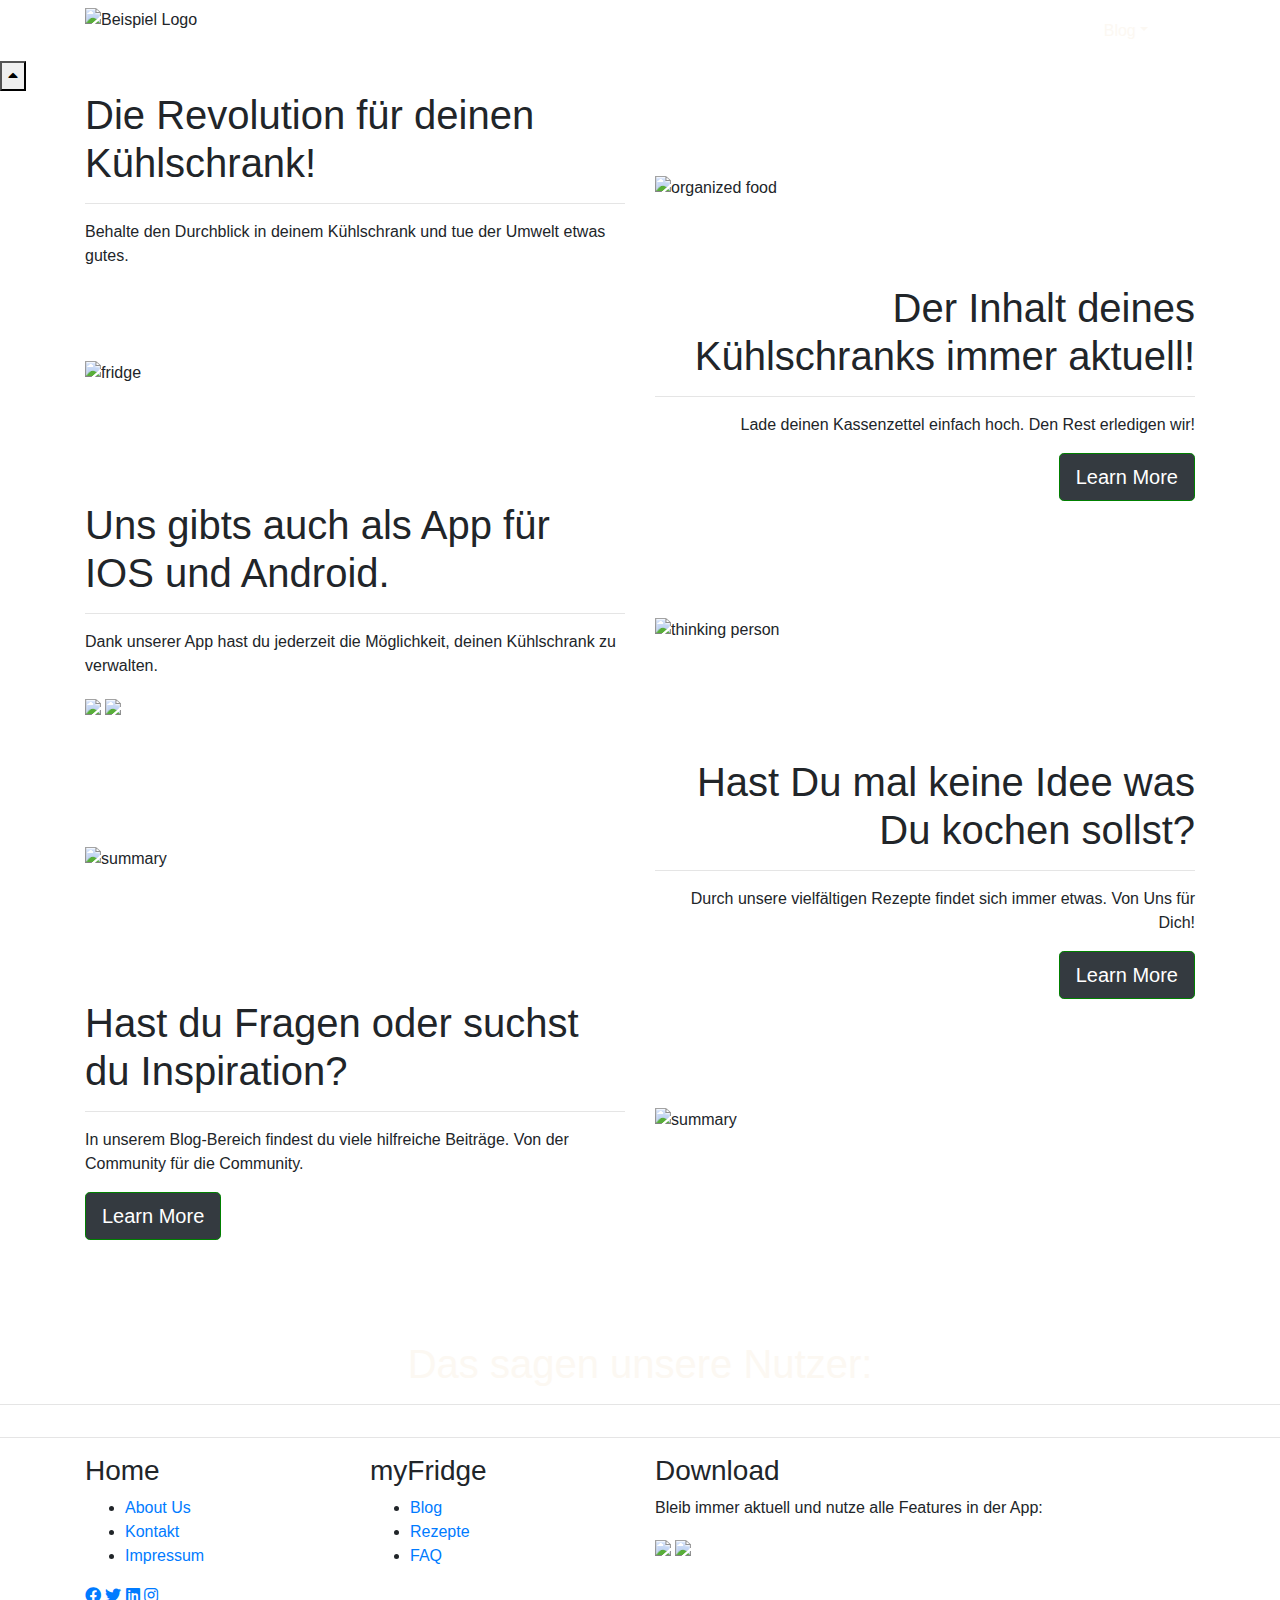
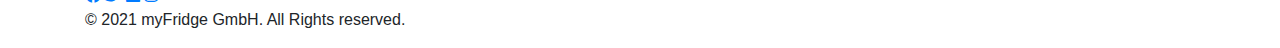
==== index.html @ eda0baca "Create index.html" ====
<!DOCTYPE html>
<html>

<head>
	<meta charset="utf-8">
	<meta name="viewport" content="width=device-width, initial-scale=1.0">
	<title>Home</title>
	<link rel="stylesheet" href="https://cdnjs.cloudflare.com/ajax/libs/twitter-bootstrap/4.1.3/css/bootstrap.min.css">
	<link rel="stylesheet" href="https://cdnjs.cloudflare.com/ajax/libs/font-awesome/4.7.0/css/font-awesome.min.css">
	<link rel="stylesheet" href="https://cdnjs.cloudflare.com/ajax/libs/font-awesome/5.15.1/css/all.min.css">
	<link rel="stylesheet" href="/style_main.css">
	<link rel="stylesheet" href="/style_home.css">
  <link rel="canonical" href="https://getbootstrap.com/docs/4.0/examples/floating-labels/">
</head>

<body>
	<!-- Header -->
	<div>
		<div class="header-blue">
			<nav class="navbar navbar-dark navbar-expand-md navigation-clean-search">
				<div class="container">
					<img src="/Bilder/fridge.png" alt="Beispiel Logo" style ="height: 45px; margin-right:15px;">
                 <a class="navbar-brand" href="/index.html">myFridge</a><button class="navbar-toggler" data-toggle="collapse" data-target="#navcol-1"><span class="sr-only">Toggle navigation</span><span class="navbar-toggler-icon"></span></button>
                    <div class="collapse navbar-collapse"
                        id="navcol-1"> 
                       <form class="form-inline mr-auto" target="_self">
                        </form>
                        
                        <ul class="nav navbar-nav">
                           <span class="navbar-text"> <a href="#" class="login" >Rezepte</a></span>
                            <li class="dropdown"><a class="dropdown-toggle nav-link dropdown-toggle" data-toggle="dropdown" aria-expanded="false" href="#" style="margin-left:25px; margin-right: 0px; color: #FCF8F2;outline:none;" >Blog</a>
                                <div class="dropdown-menu" role="menu"><a class="dropdown-item" role="presentation" href="#">FAQ</a><a class="dropdown-item" role="presentation" href="#">Second Item</a><a class="dropdown-item" role="presentation" href="#">Third Item</a></div>
                            </li>
                           
                            
                       </ul>
                       <span class="navbar-text"> <a href="#" class="login" data-toggle="modal" data-target="#loginModal">Login</a></span>
                       <!--
                       <span class="navbar-text"> <a href="#" class="login" type="button " data-toggle="modal" data-target="#loginModal" >Login</a></span>
                       -->
                        <!--<button class="btn btn-light action-button" type="button" data-toggle="modal" data-target="#loginModal">Login</button>
                         <a class="btn btn-light action-button" role="button" href="#">Log In</a></div> -->
                        
                     </div> 
                </div>
            </nav> 
        <!-- <hr class="header">-->
      </div>
    </div>
    <!-- Header Ende -->

    <!-- To Top Button -->
    <button onclick="topFunction()" id="myBtn" title="Go to top"><i class="fas fa-caret-up"></i></button>
    <!-- End Button to top -->

    <!-- Homepage -->
    <section class="content">
          <div class="box_style">
            <div class="container hero">
                <div class="row align-items-center">
                    <!-- <div class="col-12 col-lg-6 col-xl-5 offset-xl-1"> -->
                    <div class="col-lg-6 first">
                        <h1>Die Revolution für deinen Kühlschrank!</h1>
                        <hr class="textbox">
                        <p>Behalte den Durchblick in deinem Kühlschrank und tue der Umwelt etwas gutes. </p>
                    </div>

                    <div class="col-lg-6 second">
                        <img src="/Bilder/Home/f1.png" alt="organized food" class="box_img">
                        
                    </div>
                </div>
              </div>
            </div>
            <div class="box_style">
              <div class="container hero">
                  <div class="row align-items-center">
                    <div class="col-lg-6 first">
                        <img src="/Bilder/Home/f2.png" alt="fridge" class="box_img">
                        <p><br></p>
                    </div>
                
                    <div class="col-lg-6 second">
                        <h1 style="text-align:right">Der Inhalt deines Kühlschranks immer aktuell!</h1>
                        <hr class="textbox"> 
                        <p style="text-align:right">Lade deinen Kassenzettel einfach hoch. Den Rest erledigen wir! </p><button class="btn btn-dark btn-lg action-button" type="button" style="border-color:green; float:right;">Learn More</button>
                        <p> <br> </p>
                    </div>
                </div> 
              </div>
            </div>
            <div class="box_style">
              <div class="container hero">
                <div class="row align-items-center">      
                    <div class="col-lg-6 first">
                        <h1>Uns gibts auch als App für IOS und Android.</h1>
                        <hr class="textbox">
                        <p>Dank unserer App hast du jederzeit die Möglichkeit, deinen Kühlschrank zu verwalten.</p> 
                        <!--<a href="#"><img class = "app" src="https://www.thecathwalk.de/wp-content/uploads/sites/2/2017/07/app-store.svg" height="45"></a>-->
                        <a href="#"><img class = "app" src="/Bilder/applestore.png" height="45"></a>
                        <a href="#">
                       <!-- <img class = "app" src="https://www.thecathwalk.de/wp-content/uploads/sites/2/2017/07/google-play-de-de.svg" height="45">-->
                       <img class = "app" src="/Bilder/googleplay.png" height="45"></a> 
                        <p><br></p>  
                    </div>

                    <div class="col-lg-6 second">
                        <img src="/Bilder/Home/f3.png" alt="thinking person" class="box_img">
                        
                        
                    </div>
                </div>
                </div>
              </div> 
              <div class="box_style">
                <div class="container hero">
                  <div class = "row align-items-center">
                    <div class="col-lg-6 first" >
                        <img src="/Bilder/Home/f4.png" alt="summary" class="box_img">
                        <p><br></p>
                    </div>

                    <div class="col-lg-6 second">
                        <h1 style="text-align:right">Hast Du mal keine Idee was Du kochen sollst?</h1>
                        <hr class ="textbox">
                        <p style="text-align:right">Durch unsere vielfältigen Rezepte findet sich immer etwas. Von Uns für Dich!</p><button class="btn btn-dark btn-lg action-button" type="button" style="border-color:green; float:right;">Learn More</button>
                        
                    </div>
                    
              </div> 
            </div>
        </div>
        <div class="box_style">
                <div class="container hero">
                  <div class = "row align-items-center">
                    

                    <div class="col-lg-6 first">
                        <h1>Hast du Fragen oder suchst du Inspiration?</h1>
                        <hr class ="textbox">
                        <p>In unserem Blog-Bereich findest du viele hilfreiche Beiträge. Von der Community für die Community.</p><button class="btn btn-dark btn-lg action-button" type="button" style="border-color:green">Learn More</button>
                        <p><br></p>
                    </div>
                    <div class="col-lg-6 second">
                        <img src="/Bilder/Home/f5.png" alt="summary" class="box_img">
                        <p><br></p>
                    </div>
              </div> 
            </div>
        </div>
        <div class="row">
          <div class="col">
            <h1 style="text-align:center; padding-top:60px; color:#FCF8F2;">Das sagen unsere Nutzer:</h1>
            <hr class="h1-user-rating">
          </div>
        </div>
        <!--
        <div class="container hero" style="text-align:center;">
        <div class="row">
          <div class="col-md-4">
            <div class="box_style">
                <span class="fa fa-star checked"></span>
                <span class="fa fa-star checked"></span>
                <span class="fa fa-star checked"></span>
                <span class="fa fa-star checked"></span>
                <span class="fa fa-star"></span>
                <p> sidnl ajsfdklnfoi ersn gjdsn fgjkn nlsd jnsdf dflk </p>
              
            </div>
          </div>
        
        <div class="col-md-4">
            <div class="box_style">
              <span class="fa fa-star checked"></span>
              <span class="fa fa-star checked"></span>
              <span class="fa fa-star checked"></span>
              <span class="fa fa-star"></span>
              <span class="fa fa-star"></span>
              <p> sidnl ajsfdklnfoi ersn gjdsn fgjkn nlsd jnsdf dflk </p>
            </div>
        </div>
          <div class="col-md-4">
            <div class="box_style">
              <span class="fa fa-star checked"></span>
              <span class="fa fa-star checked"></span>
              <span class="fa fa-star checked"></span>
              <span class="fa fa-star checked"></span>
              <span class="fa fa-star checked"></span>
              <p> sidnl ajsfdklnfoi ersn gjdsn fgjkn nlsd jnsdf dflk </p>
            </div>
            
          </div>
        </div>
       </div> 
      
      -->











<div id="carouselExampleControls" class="carousel slide" data-ride="carousel">
  <div class="carousel-inner">
    <div class="carousel-item active">
      <div class="carousel-caption">
       
        <div class="row">
          <div class="col-md-6">
            <div class="rating_box_style rating_style">
                <span class="fa fa-star checked"></span>
                <span class="fa fa-star checked"></span>
                <span class="fa fa-star checked"></span>
                <span class="fa fa-star checked"></span>
                <span class="fa fa-star checked"></span>
                <p> Für mich und meinen Mann ist diese App eine Bereicherung. Egal ob zuhause oder unterwegs. Ich kann jederzeit den Inhalt meines Kühlschranks überprüfen und die Einkaufsliste ergänzen. <br> Rosi G.</p>
            </div>
          </div>
          <div class="col-md-6">
            <div class="rating_box_style rating_style">
                <span class="fa fa-star checked"></span>
                <span class="fa fa-star checked"></span>
                <span class="fa fa-star checked"></span>
                <span class="fa fa-star checked"></span>
                <span class="fa fa-star checked"></span>
                <p> Geil, Geil, Geil!<br> Seitdem ich myFridge benutzte, werfe ich keine Lebensmittel mehr weg, Dem Mindesthaltbarkeitswecker sei Dank! Heilige Madonna.<br> Gerd P. </p>
            </div>
          </div>
        </div>
        
      </div>
    </div>
    <div class="carousel-item">
      <div class="carousel-caption">
        <div class="row">
        <div class="col-md-6">
            <div class="rating_box_style rating_style">
                <span class="fa fa-star checked"></span>
                <span class="fa fa-star checked"></span>
                <span class="fa fa-star checked"></span>
                <span class="fa fa-star checked"></span>
                <span class="fa fa-star checked"></span>
                <p>Als Student habe ich immer Lust auf Ravioli in der Dose. Die Rezepte von myFridge und der Community schmecken super lecker! Seitdem koche ich immer selbst! <br> Lukas A.</p>
            </div>
          </div>
          <div class="col-md-6">
            <div class="rating_box_style rating_style">
                <span class="fa fa-star checked"></span>
                <span class="fa fa-star checked"></span>
                <span class="fa fa-star checked"></span>
                <span class="fa fa-star checked"></span>
                <span class="fa fa-star checked"></span>
                <p> Einfach Top! Ideal um den Überblick zu behalten! Ich kann man einfach spontan von Unterwegs einkaufen gehen ohne vorher nochmal einen Blick in den Kühlschrank zu werfen.<br> Alina M.</p>
            </div>
          </div>
        </div>
      </div>
    </div>
  </div>
  
  <a class="carousel-control-prev" href="#carouselExampleControls" role="button" data-slide="prev">
    <span class="carousel-control-prev-icon" aria-hidden="true"></span>
    <span class="sr-only">Previous</span>
  </a>
  <a class="carousel-control-next" href="#carouselExampleControls" role="button" data-slide="next">
    <span class="carousel-control-next-icon" aria-hidden="true"></span>
    <span class="sr-only">Next</span>
  </a>
  
</div>
</section>
<!-- Homepage Ende -->
    
<!-- Footer -->
  <hr class = "footerline"> 
    <div class="footer">
        <footer>
            <div class="container">
                <div class="row">
                  
                    <div class="col-sm-6 col-md-3 item">
                        <h3>Home</h3>
                        <ul>
                            <li><a href="#">About Us</a></li>
                            <li><a href="#">Kontakt</a></li>
                            <li><a href="/Impressum.html">Impressum</a></li>
                           
                        </ul>
                    </div>
                    <div class="col-sm-6 col-md-3 item">
                        <h3>myFridge</h3>
                        <ul>
                            <li><a href="#">Blog</a></li>
                            <li><a href="#">Rezepte</a></li>
                            <li><a href="/FAQ.html">FAQ</a></li>
                        </ul>
                    </div>
                    <div class="col-md-6 item text">
                        <h3>Download</h3>
                        <p>Bleib immer aktuell und nutze alle Features in der App:</p>
                       <a href="#"><img class = "app" src="/Bilder/applestore.png" height="45"></a>
                        <a href="#">
                        <img class = "app" src=" /Bilder/googleplay.png" height="45"></a>
                    </div>
                    <div class="col item social">
                        <a href="#"><i class="fab fa-facebook"></i></a>
                        <a href="#"><i class="fab fa-twitter"></i></a>
                        <a href="#"><i class="fab fa-linkedin"></i></a>
                        <a href="#"><i class="fab fa-instagram"></i></a>
                    </div>
                </div>
                <p class="copyright">© 2021 myFridge GmbH. All Rights reserved. </p>
            </div>
        </footer>
    </div>
<!-- Footer Ende -->

<!-- Login -->
  <div class="modal fade" id="loginModal" tabindex="-1" role="dialog">
    <div class="modal-dialog modal-dialog-centered" role="document">
        <div class="modal-content">
            <div class="modal-header border-bottom-0">
              <button type="button" class="close">
                <span>&times;</span>
              </button>
            </div>
            <div class="modal-body">
              <div class="form-title text-center">
                <h1>Login</h1>
              </div>
              <div class="d-flex flex-column text-center">
                <form>
                  <div class="form-group">
                    <input class="form-control" type="email" id="email1" placeholder="Email-Adresse...">
                  </div>
                  <div class="form-group">
                    <input type="password" class="form-control" id="password1" placeholder="Passwort...">
                  </div>
                  <div class="signup-section text-left">
                    <h4><a href="#">Passwort vergessen?</a><h4>
                  </div>
                  <button type="button" class="btn btn-block btn-round"><a class="logbtn" href="/MeinBereich.html">Login</a></button>
                </form>
              </div>
            </div>
              <div class="modal-footer justify-content-center">
                <div class="signup-section">
                  <h4>Noch kein Mitglied? <a href="/registrierung.html">Jetzt Registrieren!</a></h4>
                </div>
              </div>
        </div>
    </div>
  </div>
<!-- Login Ende-->    

<script src="/script.js"></script>
<script src="https://cdnjs.cloudflare.com/ajax/libs/jquery/3.2.1/jquery.min.js"></script>
<script src="https://cdnjs.cloudflare.com/ajax/libs/twitter-bootstrap/4.1.3/js/bootstrap.bundle.min.js"></script>
   
   
   
<script>
  //Get the button:
  mybutton = document.getElementById("myBtn");

  // When the user scrolls down 20px from the top of the document, show the button
  window.onscroll = function() {scrollFunction()};

  function scrollFunction() {
    if (document.body.scrollTop > 20 || document.documentElement.scrollTop > 20) {
      mybutton.style.display = "block";
    } else {
      mybutton.style.display = "none";
    }
  }

  // When the user clicks on the button, scroll to the top of the document
  function topFunction() {
    document.body.scrollTop = 0; // For Safari
    document.documentElement.scrollTop = 0; // For Chrome, Firefox, IE and Opera
      }
</script>


</body>

</html>
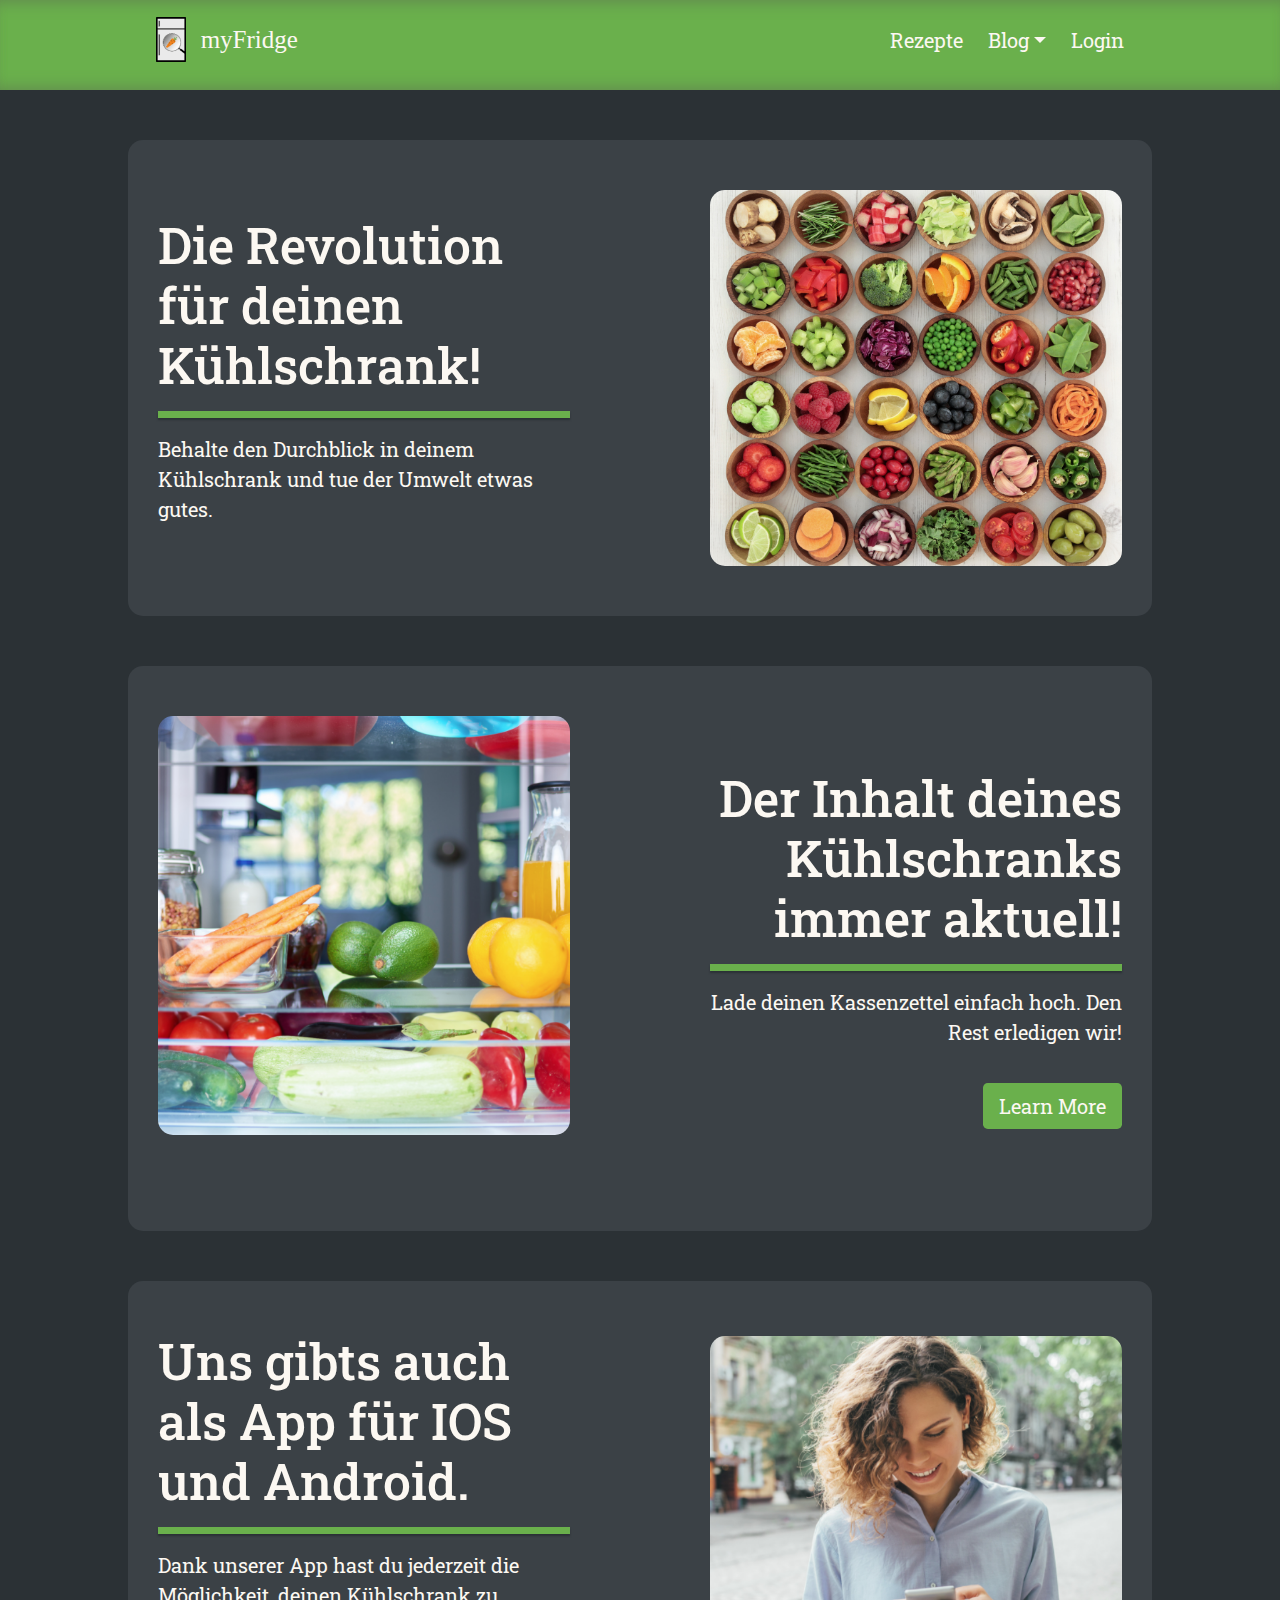
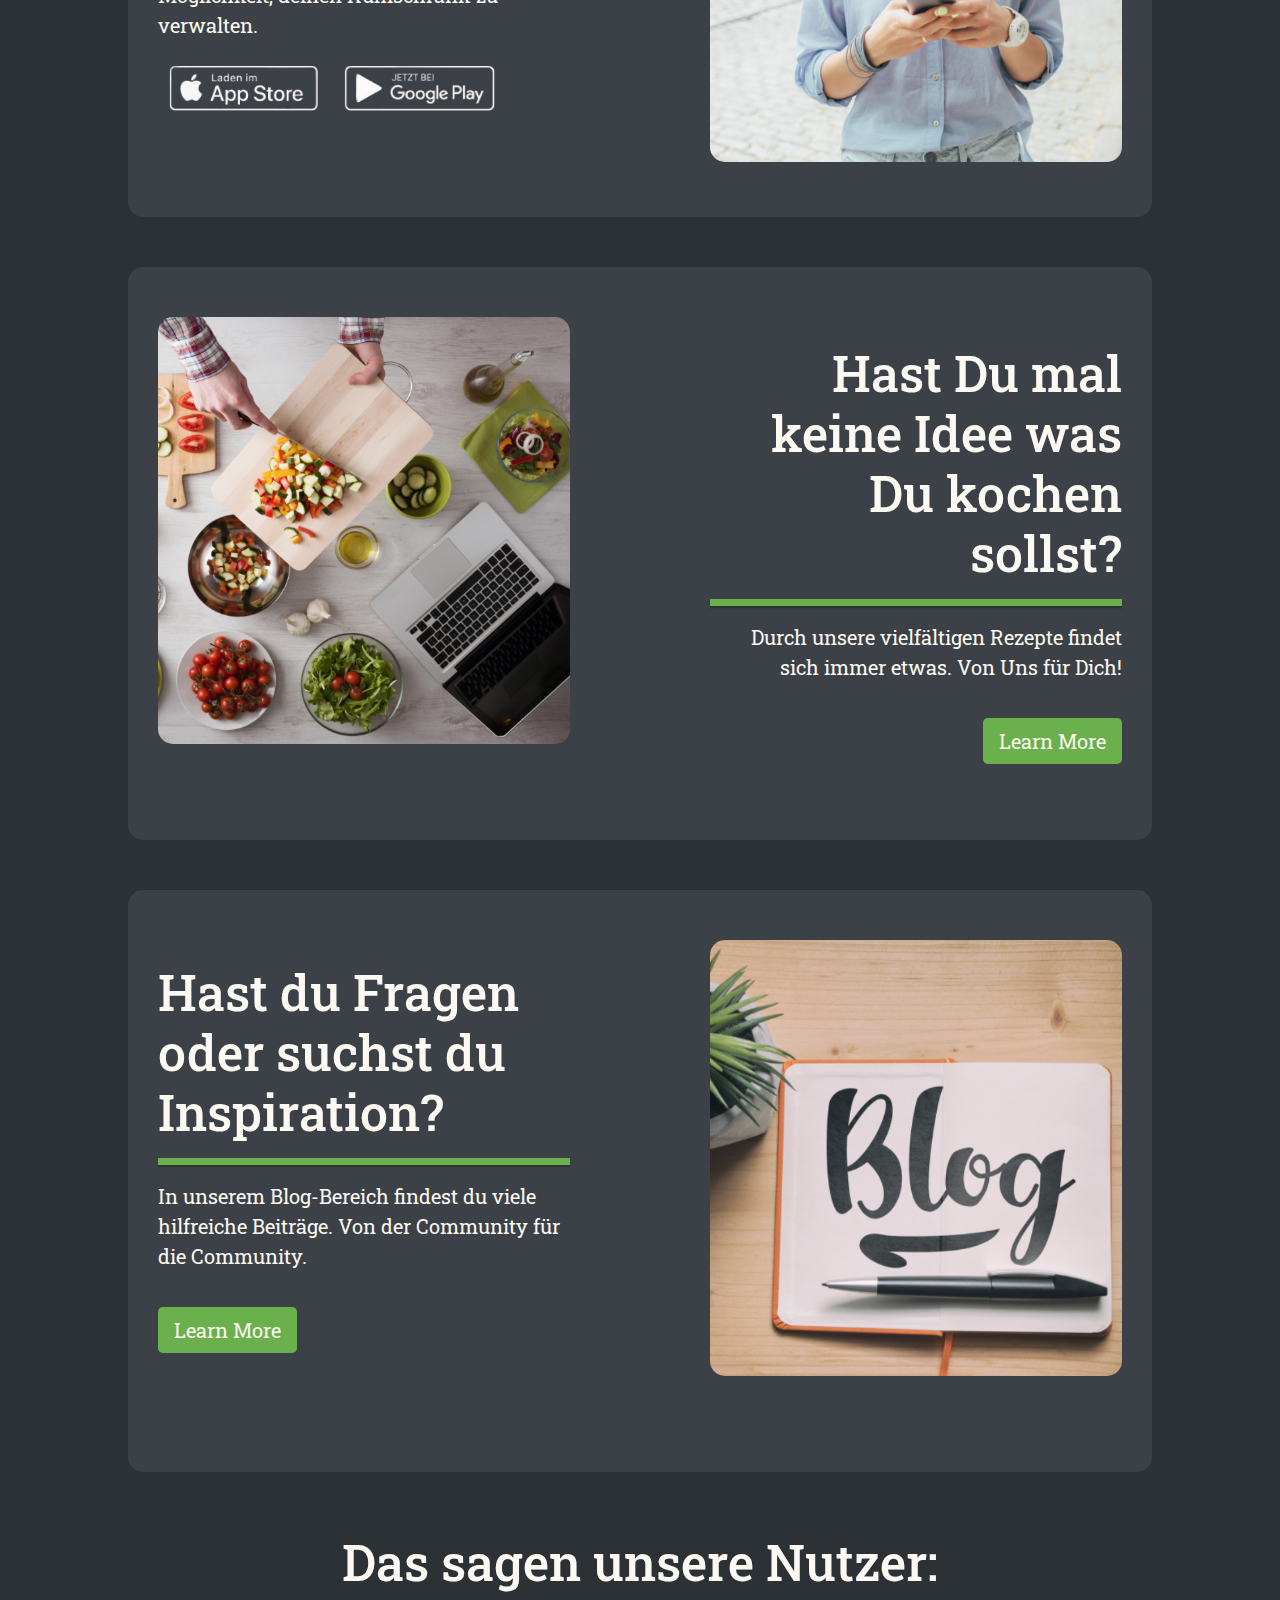
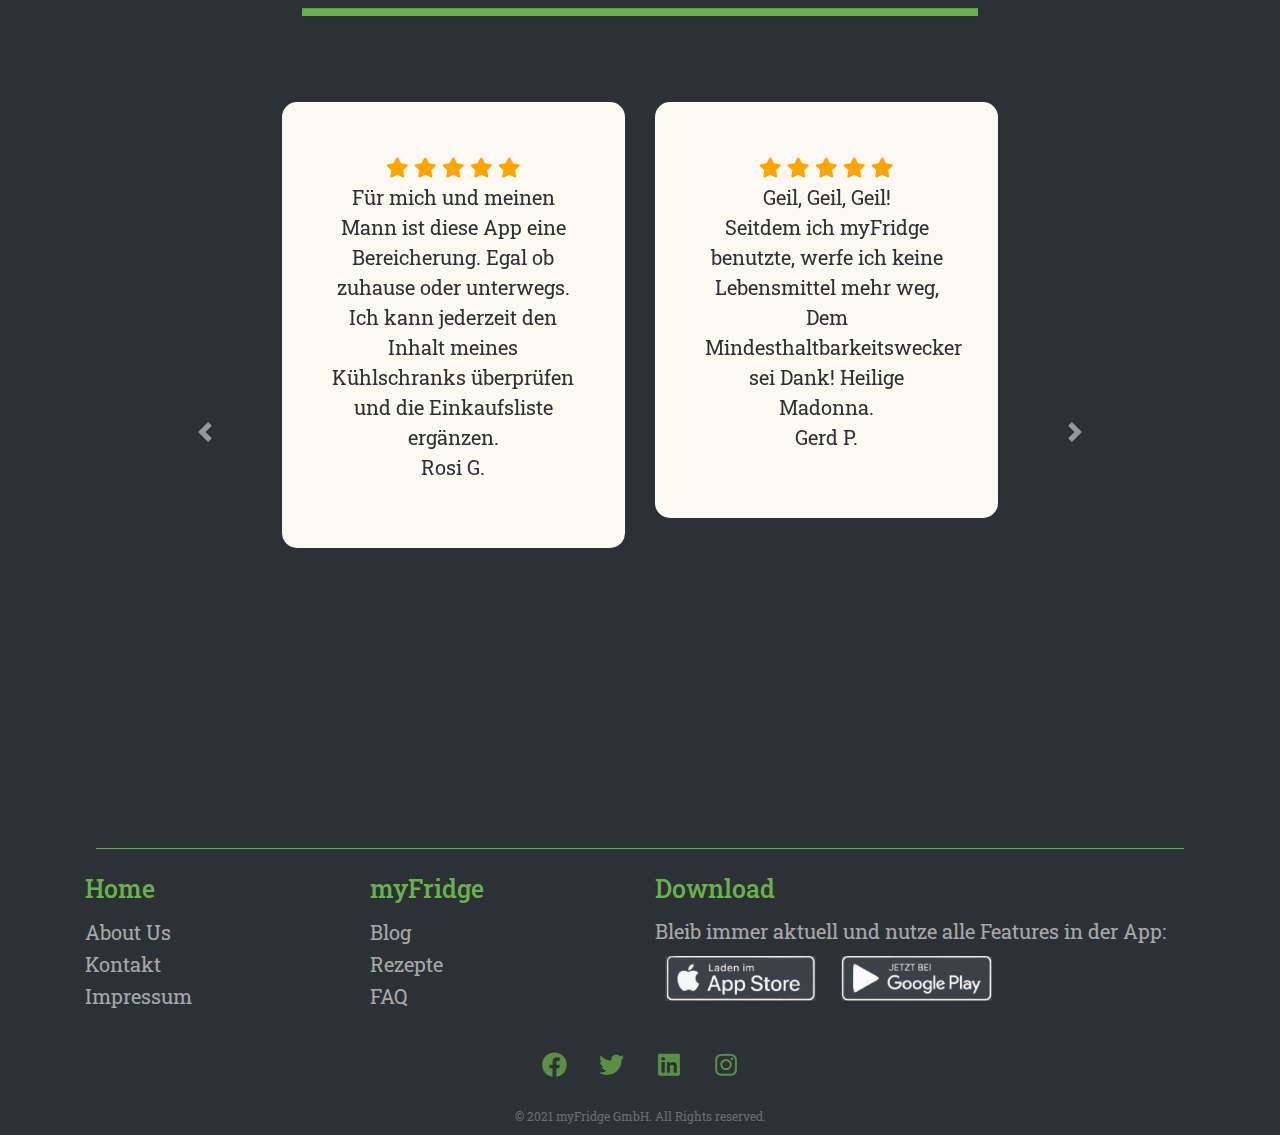
==== commit 1e099e79: "Update index.html" ====
--- a/index.html
+++ b/index.html
@@ -321,41 +321,44 @@
 <!-- Footer Ende -->
 
 <!-- Login -->
-  <div class="modal fade" id="loginModal" tabindex="-1" role="dialog">
-    <div class="modal-dialog modal-dialog-centered" role="document">
-        <div class="modal-content">
-            <div class="modal-header border-bottom-0">
-              <button type="button" class="close">
-                <span>&times;</span>
-              </button>
-            </div>
-            <div class="modal-body">
-              <div class="form-title text-center">
-                <h1>Login</h1>
-              </div>
-              <div class="d-flex flex-column text-center">
-                <form>
-                  <div class="form-group">
-                    <input class="form-control" type="email" id="email1" placeholder="Email-Adresse...">
-                  </div>
-                  <div class="form-group">
-                    <input type="password" class="form-control" id="password1" placeholder="Passwort...">
-                  </div>
-                  <div class="signup-section text-left">
-                    <h4><a href="#">Passwort vergessen?</a><h4>
-                  </div>
-                  <button type="button" class="btn btn-block btn-round"><a class="logbtn" href="/MeinBereich.html">Login</a></button>
-                </form>
-              </div>
-            </div>
-              <div class="modal-footer justify-content-center">
-                <div class="signup-section">
-                  <h4>Noch kein Mitglied? <a href="/registrierung.html">Jetzt Registrieren!</a></h4>
-                </div>
-              </div>
-        </div>
+<div class="modal fade" id="loginModal" tabindex="-1" role="dialog">
+  <div class="modal-dialog modal-dialog-centered" role="document">
+    <div class="modal-content">
+      <div class="modal-header border-bottom-0">
+        <button type="button" class="close">
+          <span>&times;</span>
+        </button>
+      </div>
+      <div class="modal-body">
+        <div class="form-title text-center">
+          <h1>Login</h1>
+        </div>
+        <div class="d-flex flex-column text-center">
+          <form name="signup-form" onsubmit="loginForm()">
+            <div class="form-group">
+              <input class="form-control" type="email" id="email1" placeholder="Email-Adresse..." value="">
+            </div>
+            <div class="form-group">
+              <input type="password" class="form-control" id="passwort1" placeholder="Passwort..." value="">
+            </div>
+            <div class="signup-section text-left">
+              <h4><a href="#">Passwort vergessen?</a><h4>
+            </div>
+            <div class="false-login-div">
+              <span id="false-login"></span>
+            </div>
+              <input type="submit" class="btn btn-block btn-round" value="Login">
+          </form>
+        </div>
+      </div>
+      <div class="modal-footer justify-content-center">
+        <div class="signup-section">
+          <h4>Noch kein Mitglied? <a href="/registrierung.html">Jetzt Registrieren!</a></h4>
+        </div>
+      </div>
     </div>
   </div>
+</div>
 <!-- Login Ende-->    
 
 <script src="/script.js"></script>
--- a/style_main.css
+++ b/style_main.css
@@ -0,0 +1,519 @@
+@import url('https://fonts.googleapis.com/css2?family=Roboto+Slab:wght@500&display=swap');
+
+@font-face {
+    font-family: 'Pineapple Grass';
+    src: url('Pineapple Grass.otf')
+    format('otf');
+}
+
+* {
+    box-sizing: border-box;
+    margin: 0;
+    padding: 0;
+  }
+
+section.content {
+    margin-top:10px;
+    margin-left: 10%;
+    margin-right: 10%;
+    margin-bottom: 10px;
+}
+/* Änderung der markierten Hintergrund-Farbe*/
+::-moz-selection { background: #6AB04C; color: #FCF8F2;  }
+::selection { background: #6AB04C; color: #FCF8F2; }
+
+html {
+    background: #FCF8F2;
+    -webkit-font-smoothing: antialiased; 
+    scroll-behavior: page;
+}
+
+body {
+    background:#2b3135;
+    color: #FCF8F2;
+    font-family: 'Roboto Slab', serif;
+    font-size: 20px;
+}
+
+h1 {
+  font-size: 50px;
+}
+
+h2 {
+  font-size: 35px;
+}
+
+h4 {
+  font-size: 15px;
+}
+
+h5 {
+  font-size: 12px;
+  font-weight: lighter;
+}
+
+a:link {
+  color: #FCF8F2;
+  background-color: transparent;
+  text-decoration: none;
+}
+
+a:visited {
+  color: #FCF8F2;
+  background-color: transparent;
+  text-decoration: none;
+}
+
+/* Top Button */
+#myBtn {
+  display: none; /* Hidden by default */
+  position: fixed; /* Fixed/sticky position */
+  bottom: 20px; /* Place the button at the bottom of the page */
+  right: 30px; /* Place the button 30px from the right */
+  z-index: 99; /* Make sure it does not overlap */
+  border: none; /* Remove borders */
+  outline: none; /* Remove outline */
+  background-color: #6AB04C; /* Set a background color */
+  color: #2B3135; /* Text color */
+  cursor: pointer; /* Add a mouse pointer on hover */
+  padding: 15px; /* Some padding */
+  border-radius: 10px; /* Rounded corners */
+  font-size: 18px; /* Increase font size */
+}
+
+#myBtn:hover {
+  /*background-color: #555;  Add a dark-grey background on hover */
+  color: #FCF8F2;
+}
+
+/* Top Button Ende */
+a.logbtn{
+  color:#FCF8F2;
+}
+a.logbtn:hover{
+  text-decoration:none;
+  color:#2b3135;
+}
+/* Header-Bereich*/
+.header-blue {
+  /*background:linear-gradient(135deg, #172a74, #21a9af);*/
+  background-color:#6AB04C;
+  padding-bottom:1 px;
+  font-family:'Roboto Slab', serif;
+  box-shadow: 
+        inset 0px 12px 15px -10px rgb(97, 138, 78),
+        inset 0px -12px 15px -10px rgb(97, 138, 78);
+  
+}
+
+
+/*
+hr.header {
+    border: 0;
+    width: 90%;
+    height: 0.1px;
+    background-color: #FCF8F2;  
+}*/
+
+@media (min-width:768px) {
+  .header-blue {
+    padding-bottom: 10px;
+  }
+}
+
+.header-blue .navbar {
+  background:transparent;
+  padding-top:.75rem;
+  padding-bottom:.75rem;
+  color:#FCF8F2;
+  border-radius:0;
+  box-shadow:none;
+  border:none;
+  
+}
+
+.header-blue .container {
+  margin-left: 10%;
+  margin-right: 10%;
+}
+
+@media (min-width:768px) {
+  .header-blue .navbar {
+    padding-top:1rem;
+    padding-bottom:1rem;
+  }
+}
+
+.header-blue .navbar .navbar-brand {
+  font-size: 25px;
+  font-family: Pineapple Grass;
+  color:inherit;
+  text-decoration: none;  
+}
+
+.header-blue .navbar .navbar-brand:hover {
+  color:#2B3135;
+   border-bottom: 4px solid #2B3135;
+   transition: 0.4s;
+}
+
+.header-blue .navbar .navbar-collapse {
+  border-top:1px solid rgba(255,255,255,0.3);
+  margin-top:.5rem;
+  text-align: left;
+}
+
+@media (min-width:768px) {
+  .header-blue .navbar .navbar-collapse {
+    border-color:transparent;
+    margin:0;
+  }
+}
+
+.header-blue .navbar .navbar-collapse span .login {
+  color:#FCF8F2;
+  text-decoration:none;
+  margin-left: 25px;
+  outline:none;
+}
+.header-blue .navbar .navbar-collapse span .login:visited {
+  outline:none;
+}
+
+.header-blue .navbar .navbar-collapse span .login:hover {
+  color:#2B3135;
+  border-bottom: 4px solid #2B3135;
+   transition: 0.4s;
+   outline:none;
+  
+  
+}
+
+
+.header-blue .navbar .navbar-toggler {
+  border-color:rgba(255,255,255,0.3);
+}
+
+.header-blue .navbar .navbar-toggler:hover, .header-blue .navbar-toggler:focus {
+  color:#6AB04C;
+  background:none;
+}
+
+.header-blue .navbar .navbar-nav a.active, .header-blue .navbar .navbar-nav > .show .dropdown-item {
+  background: none;
+  box-shadow:none;
+  
+}
+
+@media (min-width: 768px) {
+  
+  .header-blue .navbar-nav .nav-link {
+    padding-left:.7rem;
+    padding-right:.7rem;
+  }
+  
+}
+
+@media (min-width: 992px) {
+  .header-blue .navbar-nav .nav-link {
+    padding-left:0;
+    padding-right:0;
+    margin-right:0;
+    margin-left:0;
+  }
+}
+
+.header-blue .navbar .navbar-nav > li > .dropdown-menu {
+  margin-top:-5px;
+  box-shadow:0 4px 8px rgba(0,0,0,.1);
+  background-color:#2B3135;
+  border-radius:15px;
+  outline:none;
+
+}
+/*innerhalb von dropdown Kasten*/
+.header-blue .navbar .dropdown-menu .dropdown-item:focus, .header-blue .navbar .dropdown-menu .dropdown-item {
+  line-height:2;
+ color:#FCF8F2;
+ outline:none;
+}
+
+.header-blue .navbar .dropdown-menu .dropdown-item:focus, .header-blue .navbar .dropdown-menu .dropdown-item:hover {
+  color:#6AB04C;
+  background:rgb(59, 65, 70);
+  outline:none;
+}
+
+.header-blue .action-button, .header-blue .action-button:not(.disabled):active {
+  /*border:1px solid #2B3135;*/
+  border-radius:15px;
+  color:#FCF8F2;
+  font-size: 20px;
+  box-shadow:none;
+  text-shadow:none;
+  padding:.3rem .8rem;
+  /*background-color:#2B3135;*/
+  transition:background-color 0.25s;
+  outline:none;
+}
+
+.header-blue .action-button:hover {
+  color:#FCF8F2;
+}
+
+.header-blue .navbar .form-inline label {
+  color:#2B3135;
+}
+
+
+.header-blue .hero {
+  margin-top:20px;
+  text-align:right;
+  margin-right:0;
+  padding-right:0;
+}
+
+@media (min-width:768px) {
+  .header-blue .hero {
+    margin-top:60px;
+    text-align:right;
+  }
+}
+
+.header-blue .hero h1 {
+  color:#2B3135;
+  font-size:40px;
+  margin-top:0;
+  margin-bottom:15px;
+  font-weight:300;
+  line-height:1.4;
+}
+
+@media (min-width:992px) {
+  .header-blue .hero h1 {
+    margin-top:190px;
+    margin-bottom:24px;
+    line-height:1.2;
+    margin-right:0;
+    padding-right:0;
+  }
+}
+
+.header-blue .hero p {
+  color:#2B3135;
+  font-size:20px;
+  margin-bottom:30px;
+  font-weight:300;
+}
+
+.header-blue .phone-holder {
+  text-align:right;
+}
+
+.header-blue div.iphone-mockup {
+  position:relative;
+  max-width:300px;
+  margin:20px;
+  display:inline-block;
+}
+
+.header-blue .iphone-mockup img.device {
+  width:100%;
+  height:auto;
+}
+
+.header-blue .iphone-mockup .screen {
+  position:absolute;
+  width:88%;
+  height:77%;
+  top:12%;
+  border-radius:2px;
+  left:6%;
+  border:1px solid #444;
+  background-color:#aaa;
+  overflow:hidden;
+  background:url(../../assets/img/screen-content-iphone-6.jpg);
+  background-size:cover;
+  background-position:center;
+}
+
+.header-blue .iphone-mockup .screen:before {
+  content:'';
+  background-color:#FCF8F2;
+  position:absolute;
+  width:70%;
+  height:140%;
+  top:-12%;
+  right:-60%;
+  transform:rotate(-19deg);
+  opacity:0.2;
+}
+
+/* Ende Header-Bereich*/
+
+/* Footer-Bereich*/
+hr.footerline {
+    border: 0;
+    margin-left:7.5%;
+    margin-right:7.5%;
+    height: 0.1px;
+    background-color: #6AB04C;
+}
+
+.footer {
+  padding:10px 0;
+  color:#FCF8F2;
+  background-color:#2B3135;
+  font-family:'Roboto Slab', serif;
+}
+
+.footer h3 {
+  margin-top:0;
+  margin-bottom:12px;
+  /*font-weight:bold;*/
+  font-size:25px;
+  color: #6AB04C;
+  /*border-right: 2px solid #6AB04C;*/
+}
+
+.footer ul {
+  padding:0;
+  list-style:none;
+  line-height:1.6;
+  font-size:20px;
+  margin-bottom:0;
+  
+}
+
+.footer ul a {
+  color:inherit;
+  text-decoration:none;
+  opacity:0.6;
+}
+
+.footer ul a:hover {
+  opacity:0.8;
+}
+
+.app {
+    margin: 10px;
+}
+
+@media (max-width:767px) {
+  .footer .item:not(.social) {
+    text-align:center;
+    padding-bottom:20px;
+  }
+}
+
+.footer .item.text {
+  margin-bottom:36px;
+}
+
+@media (max-width:767px) {
+  .footer .item.text {
+    margin-bottom:0;
+  }
+}
+
+.footer .item.text p {
+  opacity:0.6;
+  margin-bottom:0;
+}
+
+.footer .item.social {
+  text-align:center;
+}
+
+@media (max-width:991px) {
+  .footer .item.social {
+    text-align:center;
+    margin-top:20px;
+  }
+}
+
+.footer .item.social > a {
+  font-size:25px;
+  width:36px;
+  height:36px;
+  line-height:36px;
+  display:inline-block;
+  text-align:center;
+  
+  margin:0 8px;
+  color:#6AB04C;
+  opacity:0.75;
+}
+
+.footer .item.social > a:hover {
+  opacity:0.9;
+}
+
+.footer .copyright {
+  text-align:center;
+  padding-top:24px;
+  opacity:0.3;
+  font-size:12px;
+  margin-bottom:0;
+}
+/* Ende Footer-Bereich*/
+
+
+/* Login-Bereich */
+@media (min-width: 576px) {
+    .modal-dialog {
+      max-width: 400px;
+    }
+    .modal-dialog .modal-content {
+      padding: 1rem;
+    }
+  }
+  .modal-header .close {
+    margin-top: -1.5rem;
+  }  
+  
+  .form-title {
+    color: #FCF8F2;
+    margin: -2rem 0rem 2rem;
+  }
+
+ 
+  .signup-section {
+    color: #FCF8F2;
+    padding: 0.3rem 0rem;
+  }
+
+  .btn{
+    color: #FCF8F2;
+    background-color: #6AB04C;
+    border: none;
+    margin-top: 20px;
+  }
+
+  .btn:hover{
+    background-color: #436e30;
+  }
+
+  .btn-round{
+    border-radius: 15px;
+  }
+
+  .signup-section a{
+    color: #6AB04C;
+  }
+
+  .modal-content {
+    background-color: #2b3135;
+    border-radius: 15px;
+  }
+
+  .modal-footer{
+    border-top-width: 3px;
+  }
+
+  .form-group .form-control{
+    color: #FCF8F2;
+    background-color: #2B3135;
+  }
+
+  /* Ende Login-Bereich */
--- a/style_home.css
+++ b/style_home.css
@@ -0,0 +1,87 @@
+.box_style {
+  background-color:rgb(59, 65, 70);
+  color:#FCF8F2;
+  /*margin-left:10%;
+  margin-right:10%;*/
+  margin-top:50px;
+  padding-top:50px;
+  padding-bottom:50px;
+  padding-left:15px;
+  padding-right:15px;
+  font-family:'Roboto Slab', serif;
+  overflow: hidden;
+  border-radius: 15px;
+  height:auto;
+}
+
+.first{
+  padding-right:7%;
+}
+.second{
+  padding-left:7%;
+}
+.rating_box_style {
+  color:#2B3135;
+  background-color:#FCF8F2;
+  /*margin-left:10%;
+  margin-right:10%;*/
+  margin-top:50px;
+  padding:50px;
+  height:auto;
+  /*
+  padding-left:50px;
+  padding-right:50px;
+  padding-top:50px;
+  
+  height:100%;*/
+  font-family:'Roboto Slab', serif;
+  overflow: hidden;
+  border-radius: 15px;
+}
+
+/* for rating*/
+.checked {
+  color: orange;
+}
+
+/* for ratings carousel*/
+
+
+.carousel{
+  margin-top: 50px;
+  margin:0px;
+}
+
+.carousel-inner{
+  
+  height: 800px;
+ 
+  /*padding-left: 15%;
+  padding-right:15%;*/
+}
+.carousel-caption{
+  color: #FCF8F2;
+  top: 100%;
+}
+/**/
+img.box_img{
+  max-width: 100%;
+  height: auto;
+  border-radius:15px;
+}
+hr.textbox{
+    border: 0px;
+    width: 100%;
+    height: 7px;
+    box-shadow: 0 2px 2px 0 #2B3135;
+    background-color: #6AB04C;
+}
+
+hr.h1-user-rating{
+  margin-left: 17%;
+  margin-right:17%;
+  height: 7px;
+  box-shadow: 0 2px 2px 0 #2B3135;
+  background-color: #6AB04C;
+}
+
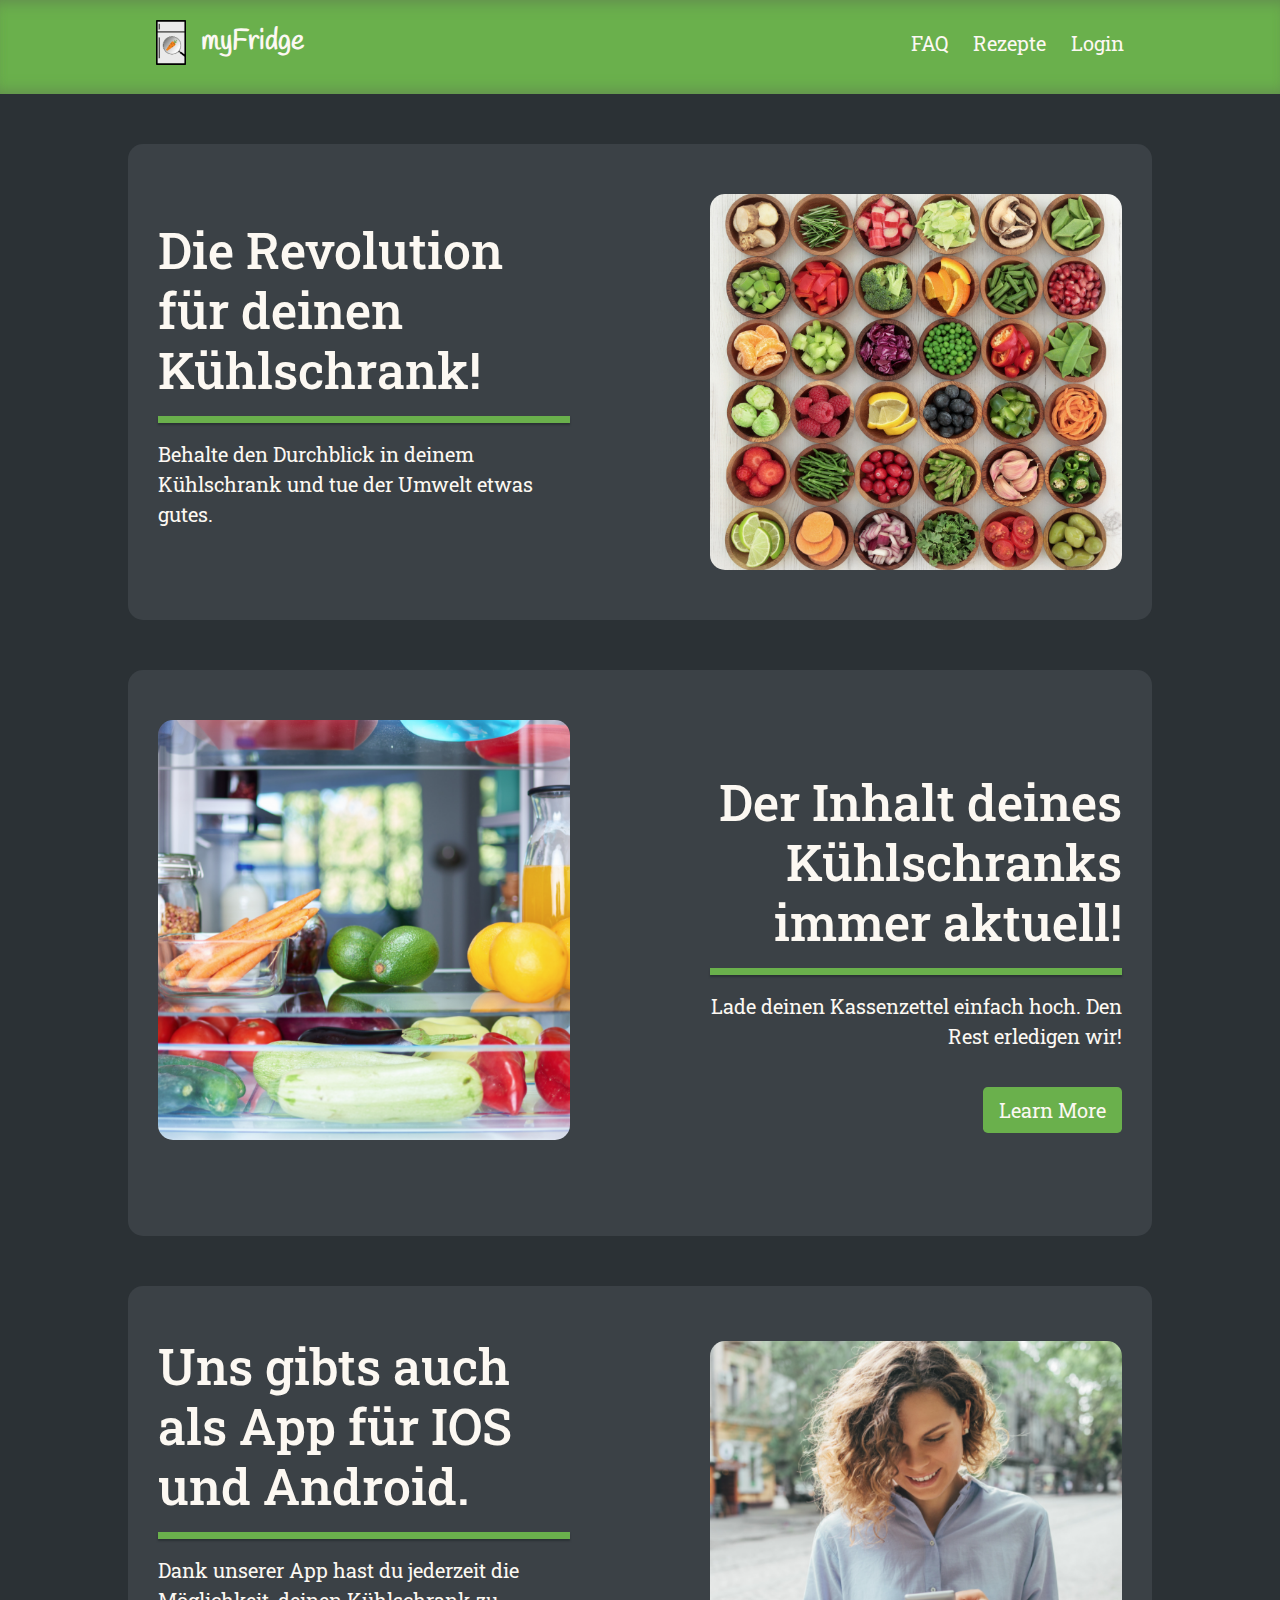
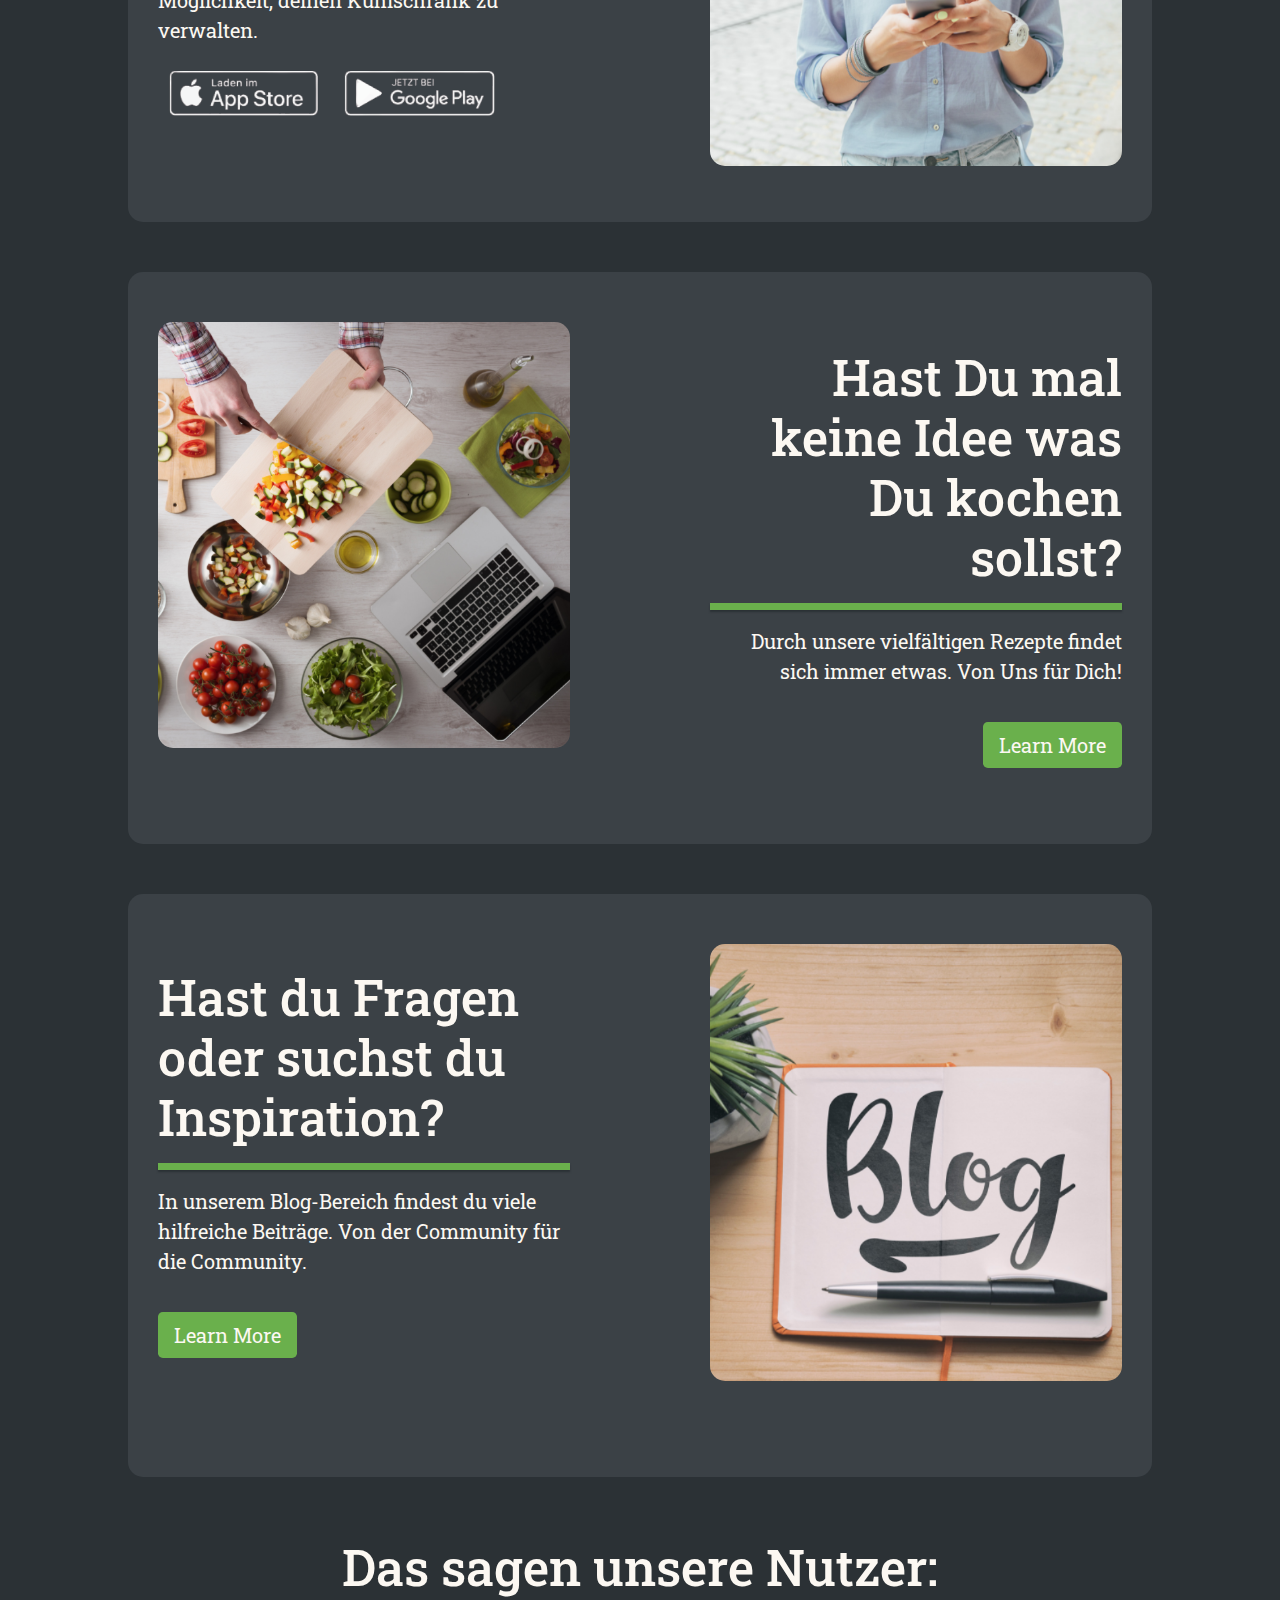
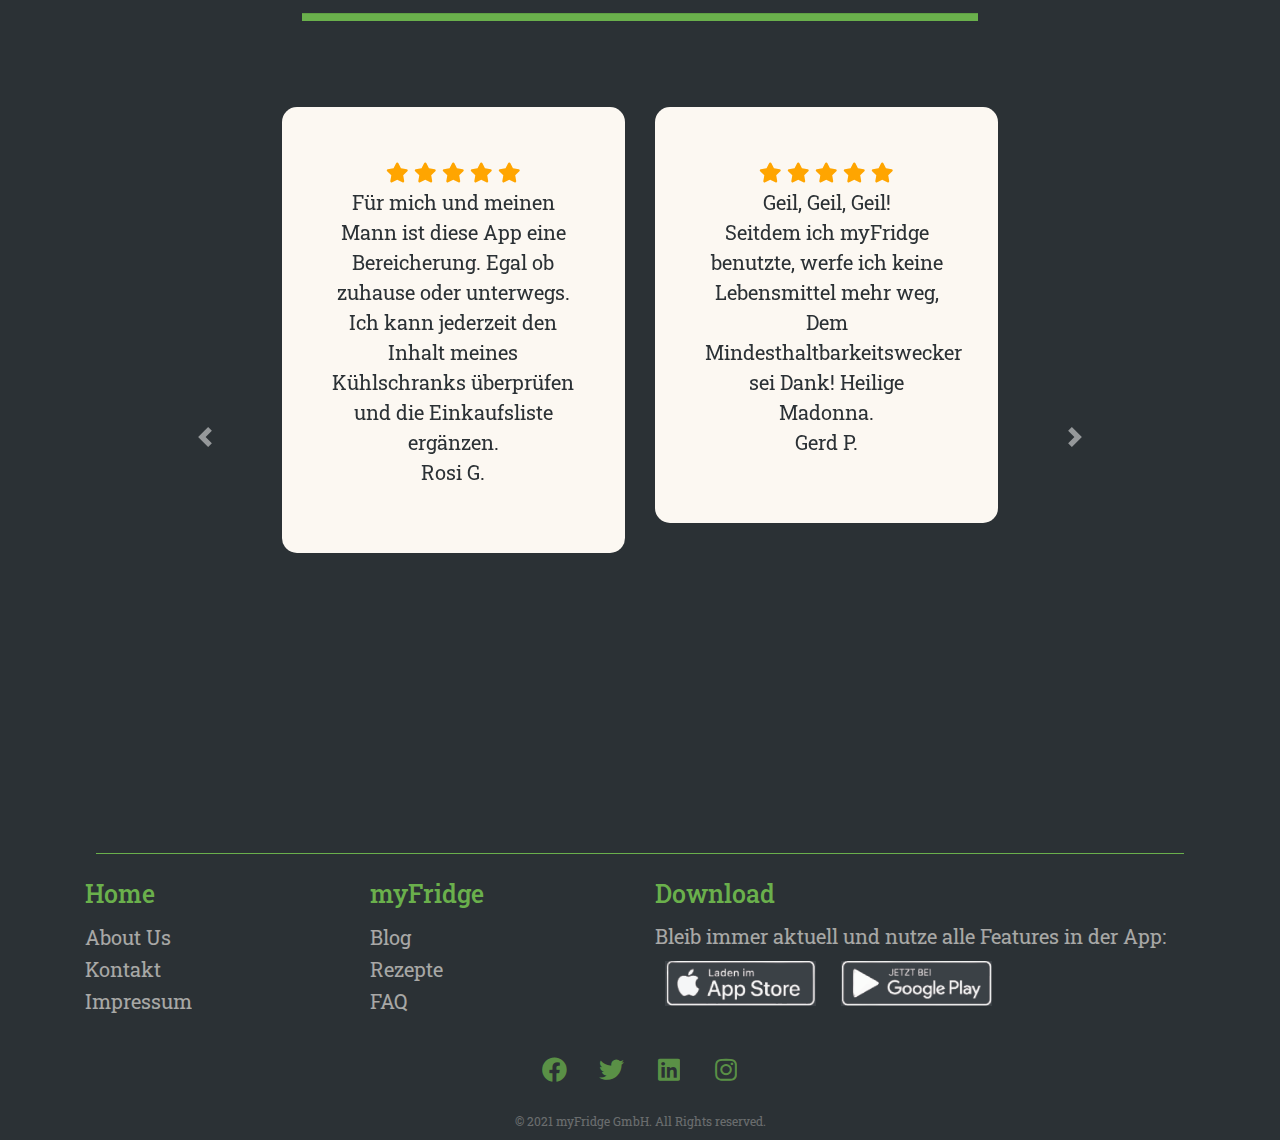
==== commit a71c545f: "Update index.html" ====
--- a/index.html
+++ b/index.html
@@ -19,34 +19,35 @@
 		<div class="header-blue">
 			<nav class="navbar navbar-dark navbar-expand-md navigation-clean-search">
 				<div class="container">
-					<img src="/Bilder/fridge.png" alt="Beispiel Logo" style ="height: 45px; margin-right:15px;">
-                 <a class="navbar-brand" href="/index.html">myFridge</a><button class="navbar-toggler" data-toggle="collapse" data-target="#navcol-1"><span class="sr-only">Toggle navigation</span><span class="navbar-toggler-icon"></span></button>
-                    <div class="collapse navbar-collapse"
-                        id="navcol-1"> 
-                       <form class="form-inline mr-auto" target="_self">
-                        </form>
-                        
-                        <ul class="nav navbar-nav">
-                           <span class="navbar-text"> <a href="#" class="login" >Rezepte</a></span>
-                            <li class="dropdown"><a class="dropdown-toggle nav-link dropdown-toggle" data-toggle="dropdown" aria-expanded="false" href="#" style="margin-left:25px; margin-right: 0px; color: #FCF8F2;outline:none;" >Blog</a>
-                                <div class="dropdown-menu" role="menu"><a class="dropdown-item" role="presentation" href="#">FAQ</a><a class="dropdown-item" role="presentation" href="#">Second Item</a><a class="dropdown-item" role="presentation" href="#">Third Item</a></div>
-                            </li>
-                           
-                            
-                       </ul>
-                       <span class="navbar-text"> <a href="#" class="login" data-toggle="modal" data-target="#loginModal">Login</a></span>
-                       <!--
-                       <span class="navbar-text"> <a href="#" class="login" type="button " data-toggle="modal" data-target="#loginModal" >Login</a></span>
-                       -->
-                        <!--<button class="btn btn-light action-button" type="button" data-toggle="modal" data-target="#loginModal">Login</button>
-                         <a class="btn btn-light action-button" role="button" href="#">Log In</a></div> -->
-                        
-                     </div> 
-                </div>
-            </nav> 
-        <!-- <hr class="header">-->
-      </div>
-    </div>
+					<a href="/index.html">
+          <img src="/Bilder/fridge.png" alt="Beispiel Logo" style ="height: 45px; margin-right:15px;">
+              <a class="navbar-brand" href="/index.html">
+                <b>myFridge</b>
+              </a>
+              <button class="navbar-toggler" data-toggle="collapse" data-target="#navcol-1">
+                <span class="sr-only">Toggle navigation</span>
+                <span class="navbar-toggler-icon"></span>
+              </button>
+          </a>
+
+          <div class="collapse navbar-collapse" id="navcol-1">
+            <form class="form-inline mr-auto" target="_self">
+              </form>  
+                    <ul class="nav navbar-nav">
+                        <span class="navbar-text">
+                          <a href="/FAQ.html" class="login" >FAQ</a>
+                        </span>
+
+                        <span class="navbar-text">
+                          <a href="/Rezepte_uebersicht.html" class="login" >Rezepte</a>
+                        </span>             
+                    </ul>
+                <span class="navbar-text"> <a href="#" class="login" data-toggle="modal" data-target="#loginModal">Login</a></span> 
+          </div> 
+        </div>
+      </nav> 
+    </div>
+  </div>
     <!-- Header Ende -->
 
     <!-- To Top Button -->
@@ -325,7 +326,7 @@
   <div class="modal-dialog modal-dialog-centered" role="document">
     <div class="modal-content">
       <div class="modal-header border-bottom-0">
-        <button type="button" class="close">
+        <button type="button" class="close" data-dismiss="modal">
           <span>&times;</span>
         </button>
       </div>
@@ -334,7 +335,7 @@
           <h1>Login</h1>
         </div>
         <div class="d-flex flex-column text-center">
-          <form name="signup-form" onsubmit="loginForm()">
+          <form name="signup-form" id="signup-form">
             <div class="form-group">
               <input class="form-control" type="email" id="email1" placeholder="Email-Adresse..." value="">
             </div>
@@ -347,7 +348,7 @@
             <div class="false-login-div">
               <span id="false-login"></span>
             </div>
-              <input type="submit" class="btn btn-block btn-round" value="Login">
+              <input type="button" class="btn btn-block btn-round" onclick="loginForm()" value="Login">
           </form>
         </div>
       </div>
@@ -389,6 +390,7 @@
       }
 </script>
 
+<script src="https://ajax.googleapis.com/ajax/libs/jquery/1.9.1/jquery.min.js"></script>
 
 </body>
 
--- a/style_main.css
+++ b/style_main.css
@@ -1,10 +1,4 @@
-@import url('https://fonts.googleapis.com/css2?family=Roboto+Slab:wght@500&display=swap');
-
-@font-face {
-    font-family: 'Pineapple Grass';
-    src: url('Pineapple Grass.otf')
-    format('otf');
-}
+@import url('https://fonts.googleapis.com/css2?family=Handlee&family=Roboto+Slab:wght@500&display=swap');
 
 * {
     box-sizing: border-box;
@@ -41,6 +35,10 @@
 
 h2 {
   font-size: 35px;
+}
+
+h3 {
+  font-size: 25px;
 }
 
 h4 {
@@ -145,10 +143,11 @@
 }
 
 .header-blue .navbar .navbar-brand {
-  font-size: 25px;
-  font-family: Pineapple Grass;
+  font-size: 28px;
+  font-family: 'Handlee', cursive;
   color:inherit;
   text-decoration: none;  
+  transition: 0.4s;
 }
 
 .header-blue .navbar .navbar-brand:hover {
@@ -175,6 +174,7 @@
   text-decoration:none;
   margin-left: 25px;
   outline:none;
+  transition: 0.4s;
 }
 .header-blue .navbar .navbar-collapse span .login:visited {
   outline:none;
@@ -184,9 +184,7 @@
   color:#2B3135;
   border-bottom: 4px solid #2B3135;
    transition: 0.4s;
-   outline:none;
-  
-  
+   outline:none;  
 }
 
 
@@ -516,4 +514,10 @@
     background-color: #2B3135;
   }
 
+  .false-login-div{
+    background: rgb(184, 78, 78);
+    color: #FCF8F2;
+    font-size: 18px;
+  }
+  
   /* Ende Login-Bereich */
--- a/style_home.css
+++ b/style_home.css
@@ -84,4 +84,3 @@
   box-shadow: 0 2px 2px 0 #2B3135;
   background-color: #6AB04C;
 }
-
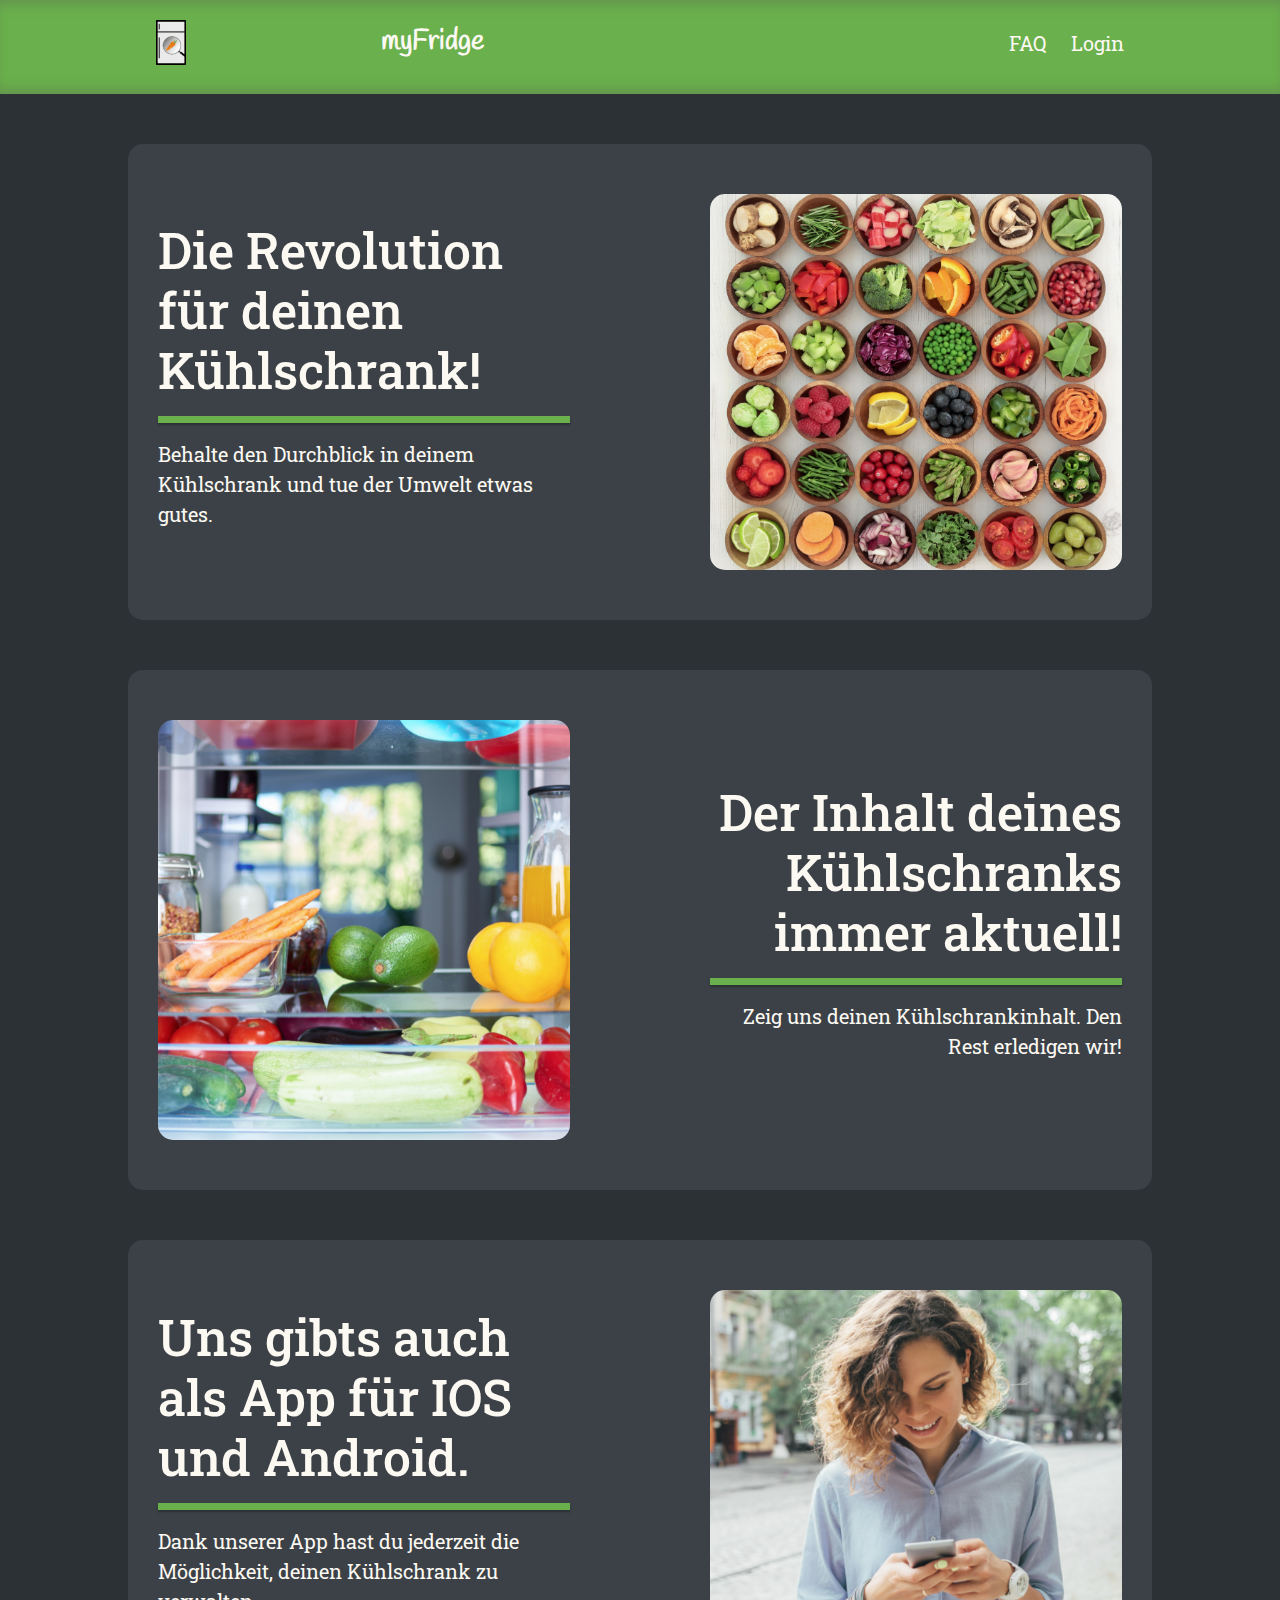
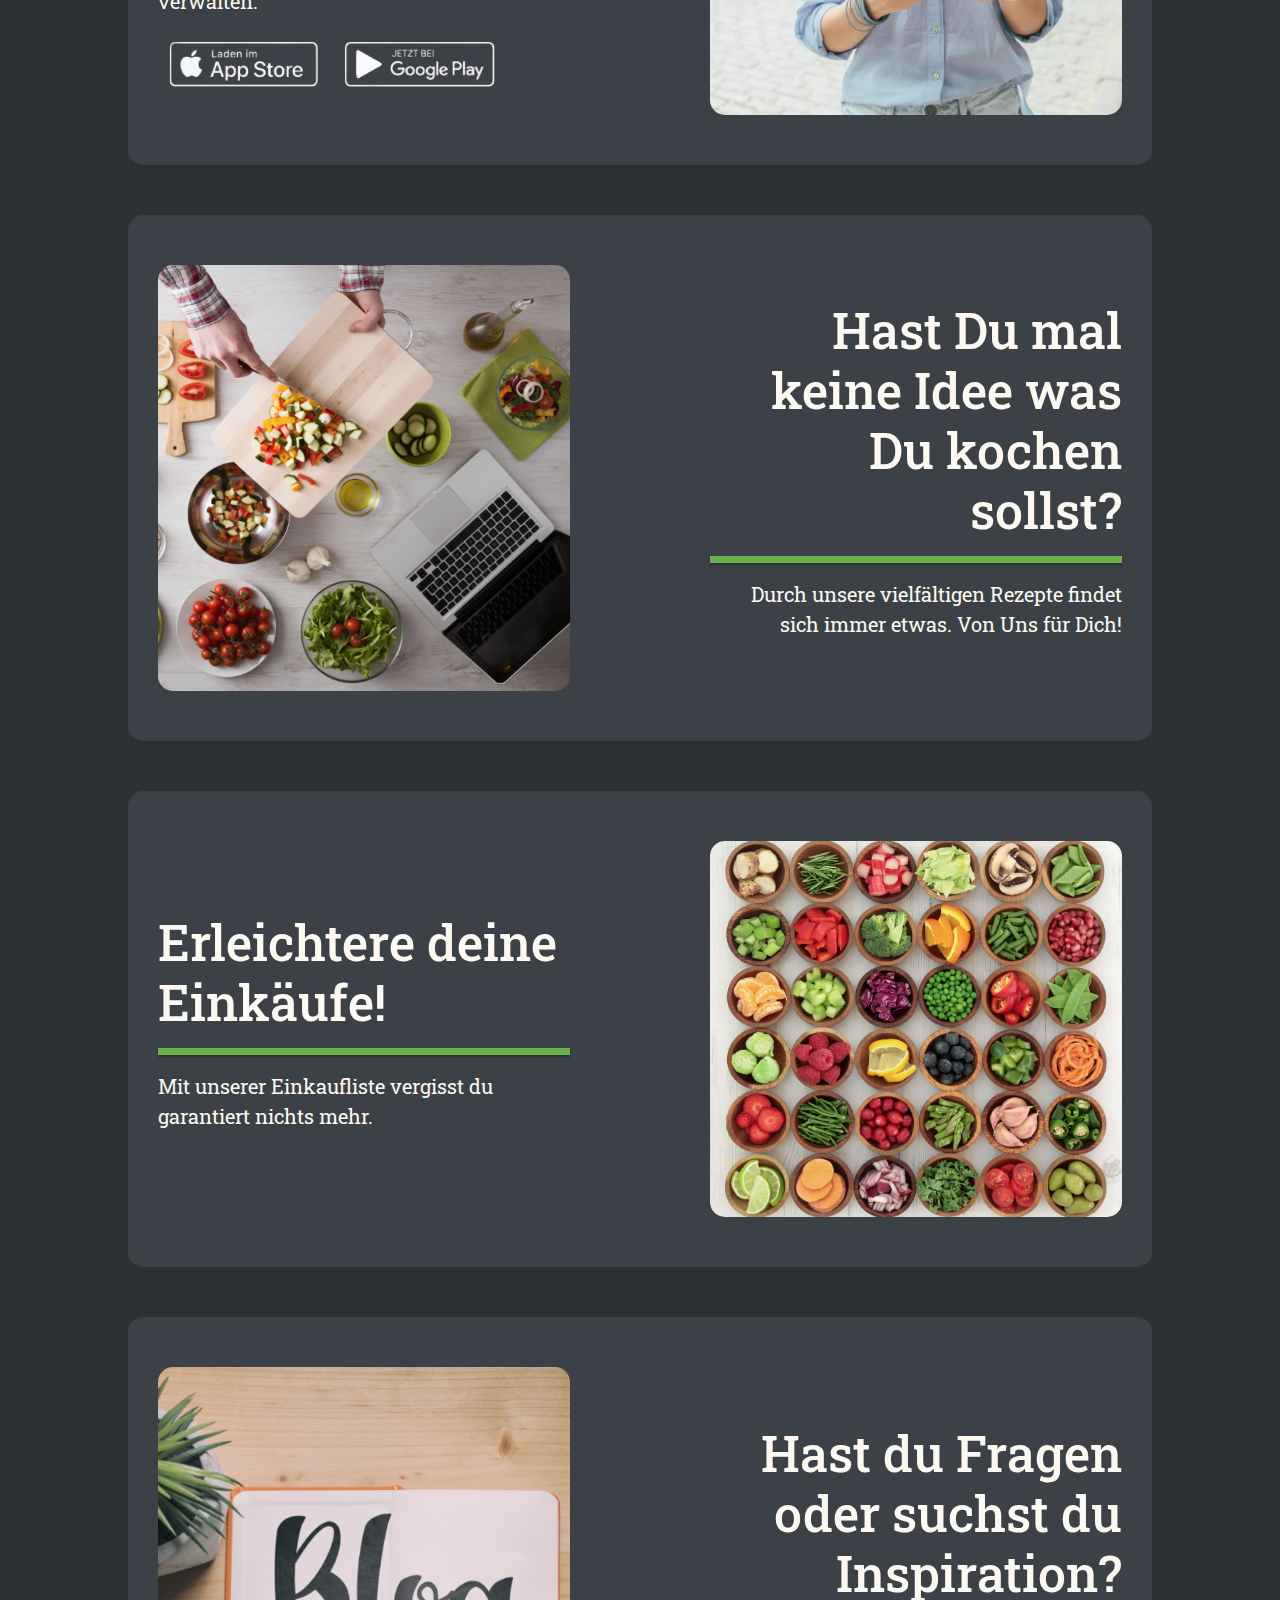
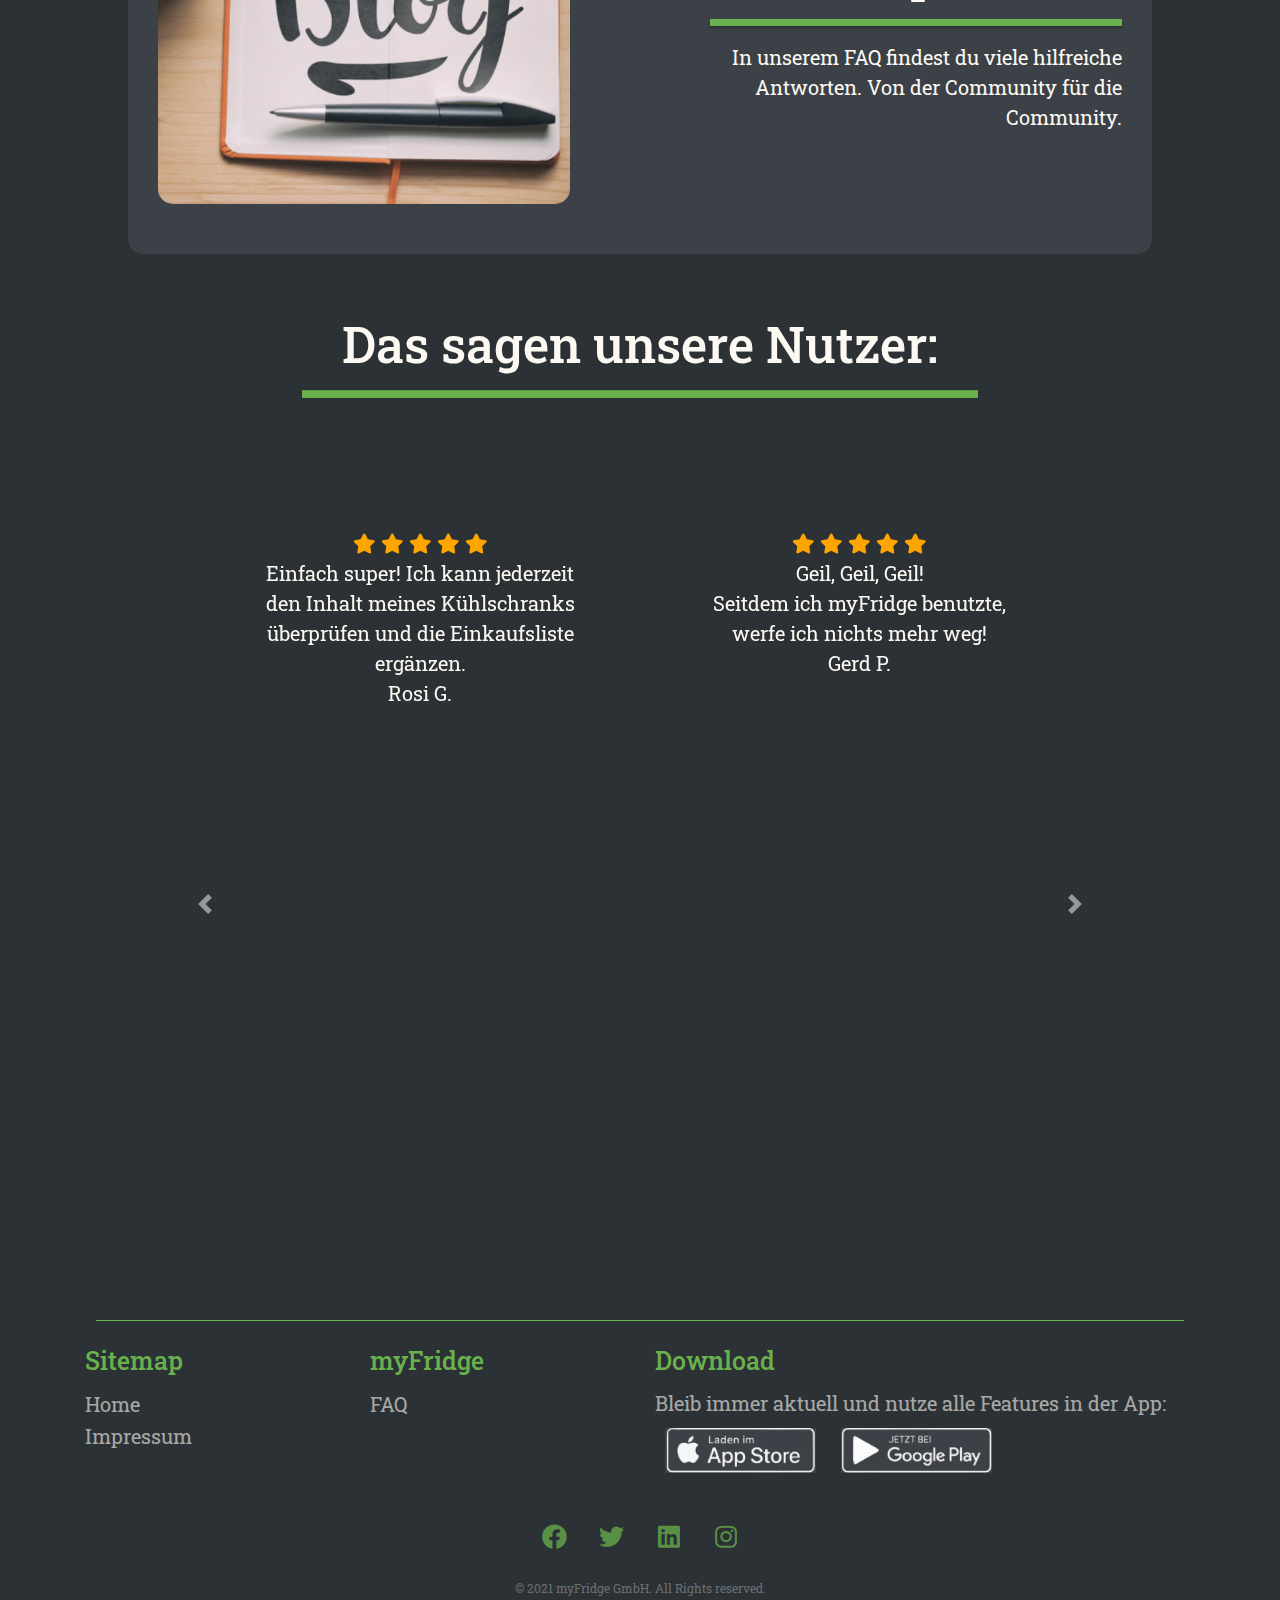
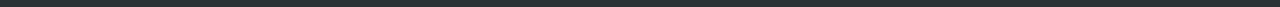
==== commit ed64d2d8: "Update index.html" ====
--- a/index.html
+++ b/index.html
@@ -18,29 +18,31 @@
 	<div>
 		<div class="header-blue">
 			<nav class="navbar navbar-dark navbar-expand-md navigation-clean-search">
-				<div class="container">
+				<div class="container" id="container1">
 					<a href="/index.html">
           <img src="/Bilder/fridge.png" alt="Beispiel Logo" style ="height: 45px; margin-right:15px;">
               <a class="navbar-brand" href="/index.html">
                 <b>myFridge</b>
-              </a>
+              </a> </div>
               <button class="navbar-toggler" data-toggle="collapse" data-target="#navcol-1">
                 <span class="sr-only">Toggle navigation</span>
                 <span class="navbar-toggler-icon"></span>
-              </button>
+              </button> 
           </a>
-
+				
+        <div class="container" id="container2">
           <div class="collapse navbar-collapse" id="navcol-1">
             <form class="form-inline mr-auto" target="_self">
-              </form>  
+              
+              </form>   
                     <ul class="nav navbar-nav">
                         <span class="navbar-text">
                           <a href="/FAQ.html" class="login" >FAQ</a>
                         </span>
 
-                        <span class="navbar-text">
+                        <!--<span class="navbar-text">
                           <a href="/Rezepte_uebersicht.html" class="login" >Rezepte</a>
-                        </span>             
+                        </span>    -->         
                     </ul>
                 <span class="navbar-text"> <a href="#" class="login" data-toggle="modal" data-target="#loginModal">Login</a></span> 
           </div> 
@@ -78,14 +80,13 @@
                   <div class="row align-items-center">
                     <div class="col-lg-6 first">
                         <img src="/Bilder/Home/f2.png" alt="fridge" class="box_img">
-                        <p><br></p>
                     </div>
                 
                     <div class="col-lg-6 second">
                         <h1 style="text-align:right">Der Inhalt deines Kühlschranks immer aktuell!</h1>
                         <hr class="textbox"> 
-                        <p style="text-align:right">Lade deinen Kassenzettel einfach hoch. Den Rest erledigen wir! </p><button class="btn btn-dark btn-lg action-button" type="button" style="border-color:green; float:right;">Learn More</button>
-                        <p> <br> </p>
+                        <p style="text-align:right">Zeig uns deinen Kühlschrankinhalt. Den Rest erledigen wir! </p>
+                        
                     </div>
                 </div> 
               </div>
@@ -101,8 +102,7 @@
                         <a href="#"><img class = "app" src="/Bilder/applestore.png" height="45"></a>
                         <a href="#">
                        <!-- <img class = "app" src="https://www.thecathwalk.de/wp-content/uploads/sites/2/2017/07/google-play-de-de.svg" height="45">-->
-                       <img class = "app" src="/Bilder/googleplay.png" height="45"></a> 
-                        <p><br></p>  
+                       <img class = "app" src="/Bilder/googleplay.png" height="45"></a>  
                     </div>
 
                     <div class="col-lg-6 second">
@@ -118,33 +118,45 @@
                   <div class = "row align-items-center">
                     <div class="col-lg-6 first" >
                         <img src="/Bilder/Home/f4.png" alt="summary" class="box_img">
-                        <p><br></p>
                     </div>
 
                     <div class="col-lg-6 second">
                         <h1 style="text-align:right">Hast Du mal keine Idee was Du kochen sollst?</h1>
                         <hr class ="textbox">
-                        <p style="text-align:right">Durch unsere vielfältigen Rezepte findet sich immer etwas. Von Uns für Dich!</p><button class="btn btn-dark btn-lg action-button" type="button" style="border-color:green; float:right;">Learn More</button>
-                        
+                        <p style="text-align:right">Durch unsere vielfältigen Rezepte findet sich immer etwas. Von Uns für Dich!</p>
                     </div>
                     
               </div> 
             </div>
         </div>
+
+        <div class="box_style">
+            <div class="container hero">
+                <div class="row align-items-center">
+                    <!-- <div class="col-12 col-lg-6 col-xl-5 offset-xl-1"> -->
+                    <div class="col-lg-6 first">
+                        <h1>Erleichtere deine Einkäufe!</h1>
+                        <hr class="textbox">
+                        <p>Mit unserer Einkaufliste vergisst du garantiert nichts mehr. </p>
+                    </div>
+
+                    <div class="col-lg-6 second">
+                        <img src="/Bilder/Home/f1.png" alt="organized food" class="box_img">
+                    </div>
+                </div>
+              </div>
+            </div>
+        
         <div class="box_style">
                 <div class="container hero">
                   <div class = "row align-items-center">
-                    
-
-                    <div class="col-lg-6 first">
-                        <h1>Hast du Fragen oder suchst du Inspiration?</h1>
+                    <div class="col-lg-6 first">
+                      <img src="/Bilder/Home/f5.png" alt="summary" class="box_img">
+                    </div>
+                    <div class="col-lg-6 second">
+                      <h1 style="text-align:right">Hast du Fragen oder suchst du Inspiration?</h1>
                         <hr class ="textbox">
-                        <p>In unserem Blog-Bereich findest du viele hilfreiche Beiträge. Von der Community für die Community.</p><button class="btn btn-dark btn-lg action-button" type="button" style="border-color:green">Learn More</button>
-                        <p><br></p>
-                    </div>
-                    <div class="col-lg-6 second">
-                        <img src="/Bilder/Home/f5.png" alt="summary" class="box_img">
-                        <p><br></p>
+                        <p style="text-align:right">In unserem FAQ findest du viele hilfreiche Antworten. Von der Community für die Community.</p>  
                     </div>
               </div> 
             </div>
@@ -153,127 +165,62 @@
           <div class="col">
             <h1 style="text-align:center; padding-top:60px; color:#FCF8F2;">Das sagen unsere Nutzer:</h1>
             <hr class="h1-user-rating">
+            <br><br><br>
           </div>
         </div>
-        <!--
-        <div class="container hero" style="text-align:center;">
-        <div class="row">
-          <div class="col-md-4">
-            <div class="box_style">
-                <span class="fa fa-star checked"></span>
-                <span class="fa fa-star checked"></span>
-                <span class="fa fa-star checked"></span>
-                <span class="fa fa-star checked"></span>
-                <span class="fa fa-star"></span>
-                <p> sidnl ajsfdklnfoi ersn gjdsn fgjkn nlsd jnsdf dflk </p>
-              
-            </div>
+<!-- Beginn Text Slider -->
+<div id="carouselContent" class="carousel slide" data-ride="carousel" data-interval="6000">
+    <div class="carousel-inner" role="listbox">
+        <div class="carousel-item text-center p-4 active">
+          
+          <div class="comment" style="float:left;width:35%;margin-left:10%;">
+            <span class="fa fa-star checked"></span>
+                <span class="fa fa-star checked"></span>
+                <span class="fa fa-star checked"></span>
+                <span class="fa fa-star checked"></span>
+                <span class="fa fa-star checked"></span>
+                <p>Einfach super! Ich kann jederzeit den Inhalt meines Kühlschranks überprüfen und die Einkaufsliste ergänzen.<br> Rosi G.</p>
           </div>
-        
-        <div class="col-md-4">
-            <div class="box_style">
+          
+          
+            <div class="comment" style="float:right;width:35%;margin-right:10%;">
+            <span class="fa fa-star checked"></span>
+                <span class="fa fa-star checked"></span>
+                <span class="fa fa-star checked"></span>
+                <span class="fa fa-star checked"></span>
+                <span class="fa fa-star checked"></span>
+                <p> Geil, Geil, Geil!<br> Seitdem ich myFridge benutzte, werfe ich nichts mehr weg! <br> Gerd P. </p>
+          </div>
+        </div>
+        <div class="carousel-item text-center p-4">
+            <div class="comment" style="float:left;width:35%;margin-left:10%;">
+                <span class="fa fa-star checked"></span>
+                <span class="fa fa-star checked"></span>
+                <span class="fa fa-star checked"></span>
+                <span class="fa fa-star checked"></span>
+                <span class="fa fa-star checked"></span>
+                <p>Die Rezepte von myFridge und der Community schmecken super lecker! Seitdem koche ich immer selbst! <br> Lukas A.</p>
+            </div>
+            <div class="comment" style="float:right;width:35%;margin-right:10%;">
               <span class="fa fa-star checked"></span>
-              <span class="fa fa-star checked"></span>
-              <span class="fa fa-star checked"></span>
-              <span class="fa fa-star"></span>
-              <span class="fa fa-star"></span>
-              <p> sidnl ajsfdklnfoi ersn gjdsn fgjkn nlsd jnsdf dflk </p>
-            </div>
-        </div>
-          <div class="col-md-4">
-            <div class="box_style">
-              <span class="fa fa-star checked"></span>
-              <span class="fa fa-star checked"></span>
-              <span class="fa fa-star checked"></span>
-              <span class="fa fa-star checked"></span>
-              <span class="fa fa-star checked"></span>
-              <p> sidnl ajsfdklnfoi ersn gjdsn fgjkn nlsd jnsdf dflk </p>
-            </div>
-            
+                <span class="fa fa-star checked"></span>
+                <span class="fa fa-star checked"></span>
+                <span class="fa fa-star checked"></span>
+                <span class="fa fa-star checked"></span>
+                <p> Einfach Top! Ideal um den Überblick zu behalten!<br> Alina M.</p>
           </div>
         </div>
-       </div> 
-      
-      -->
-
-
-
-
-
-
-
-
-
-
-
-<div id="carouselExampleControls" class="carousel slide" data-ride="carousel">
-  <div class="carousel-inner">
-    <div class="carousel-item active">
-      <div class="carousel-caption">
-       
-        <div class="row">
-          <div class="col-md-6">
-            <div class="rating_box_style rating_style">
-                <span class="fa fa-star checked"></span>
-                <span class="fa fa-star checked"></span>
-                <span class="fa fa-star checked"></span>
-                <span class="fa fa-star checked"></span>
-                <span class="fa fa-star checked"></span>
-                <p> Für mich und meinen Mann ist diese App eine Bereicherung. Egal ob zuhause oder unterwegs. Ich kann jederzeit den Inhalt meines Kühlschranks überprüfen und die Einkaufsliste ergänzen. <br> Rosi G.</p>
-            </div>
-          </div>
-          <div class="col-md-6">
-            <div class="rating_box_style rating_style">
-                <span class="fa fa-star checked"></span>
-                <span class="fa fa-star checked"></span>
-                <span class="fa fa-star checked"></span>
-                <span class="fa fa-star checked"></span>
-                <span class="fa fa-star checked"></span>
-                <p> Geil, Geil, Geil!<br> Seitdem ich myFridge benutzte, werfe ich keine Lebensmittel mehr weg, Dem Mindesthaltbarkeitswecker sei Dank! Heilige Madonna.<br> Gerd P. </p>
-            </div>
-          </div>
-        </div>
-        
-      </div>
     </div>
-    <div class="carousel-item">
-      <div class="carousel-caption">
-        <div class="row">
-        <div class="col-md-6">
-            <div class="rating_box_style rating_style">
-                <span class="fa fa-star checked"></span>
-                <span class="fa fa-star checked"></span>
-                <span class="fa fa-star checked"></span>
-                <span class="fa fa-star checked"></span>
-                <span class="fa fa-star checked"></span>
-                <p>Als Student habe ich immer Lust auf Ravioli in der Dose. Die Rezepte von myFridge und der Community schmecken super lecker! Seitdem koche ich immer selbst! <br> Lukas A.</p>
-            </div>
-          </div>
-          <div class="col-md-6">
-            <div class="rating_box_style rating_style">
-                <span class="fa fa-star checked"></span>
-                <span class="fa fa-star checked"></span>
-                <span class="fa fa-star checked"></span>
-                <span class="fa fa-star checked"></span>
-                <span class="fa fa-star checked"></span>
-                <p> Einfach Top! Ideal um den Überblick zu behalten! Ich kann man einfach spontan von Unterwegs einkaufen gehen ohne vorher nochmal einen Blick in den Kühlschrank zu werfen.<br> Alina M.</p>
-            </div>
-          </div>
-        </div>
-      </div>
-    </div>
-  </div>
-  
-  <a class="carousel-control-prev" href="#carouselExampleControls" role="button" data-slide="prev">
-    <span class="carousel-control-prev-icon" aria-hidden="true"></span>
-    <span class="sr-only">Previous</span>
-  </a>
-  <a class="carousel-control-next" href="#carouselExampleControls" role="button" data-slide="next">
-    <span class="carousel-control-next-icon" aria-hidden="true"></span>
-    <span class="sr-only">Next</span>
-  </a>
-  
+    <a class="carousel-control-prev" href="#carouselContent" role="button" data-slide="prev">
+        <span class="carousel-control-prev-icon" aria-hidden="true"></span>
+        <span class="sr-only">Previous</span>
+    </a>
+    <a class="carousel-control-next" href="#carouselContent" role="button" data-slide="next">
+        <span class="carousel-control-next-icon" aria-hidden="true"></span>
+        <span class="sr-only">Next</span>
+    </a>
 </div>
+
 </section>
 <!-- Homepage Ende -->
     
@@ -283,22 +230,18 @@
         <footer>
             <div class="container">
                 <div class="row">
-                  
                     <div class="col-sm-6 col-md-3 item">
-                        <h3>Home</h3>
+                        <h3>Sitemap</h3>
                         <ul>
-                            <li><a href="#">About Us</a></li>
-                            <li><a href="#">Kontakt</a></li>
-                            <li><a href="/Impressum.html">Impressum</a></li>
-                           
+                            <li><a href="/index.html">Home</a></li>
+                            <li><a href="/Impressum.html">Impressum</a></li>         
                         </ul>
                     </div>
                     <div class="col-sm-6 col-md-3 item">
                         <h3>myFridge</h3>
                         <ul>
-                            <li><a href="#">Blog</a></li>
-                            <li><a href="#">Rezepte</a></li>
                             <li><a href="/FAQ.html">FAQ</a></li>
+                            <!--<li><a href="/Rezepte_uebersicht.html">Rezepte</a></li>-->        
                         </ul>
                     </div>
                     <div class="col-md-6 item text">
--- a/style_main.css
+++ b/style_main.css
@@ -62,6 +62,14 @@
   text-decoration: none;
 }
 
+.dropdown-menu.settings{
+  background-color:#2B3135;
+  color:#FCF8F2;
+}
+.dropdown-item:hover{
+  background-color:rgb(59, 65, 70);
+  color: #6AB04C;
+}
 /* Top Button */
 #myBtn {
   display: none; /* Hidden by default */
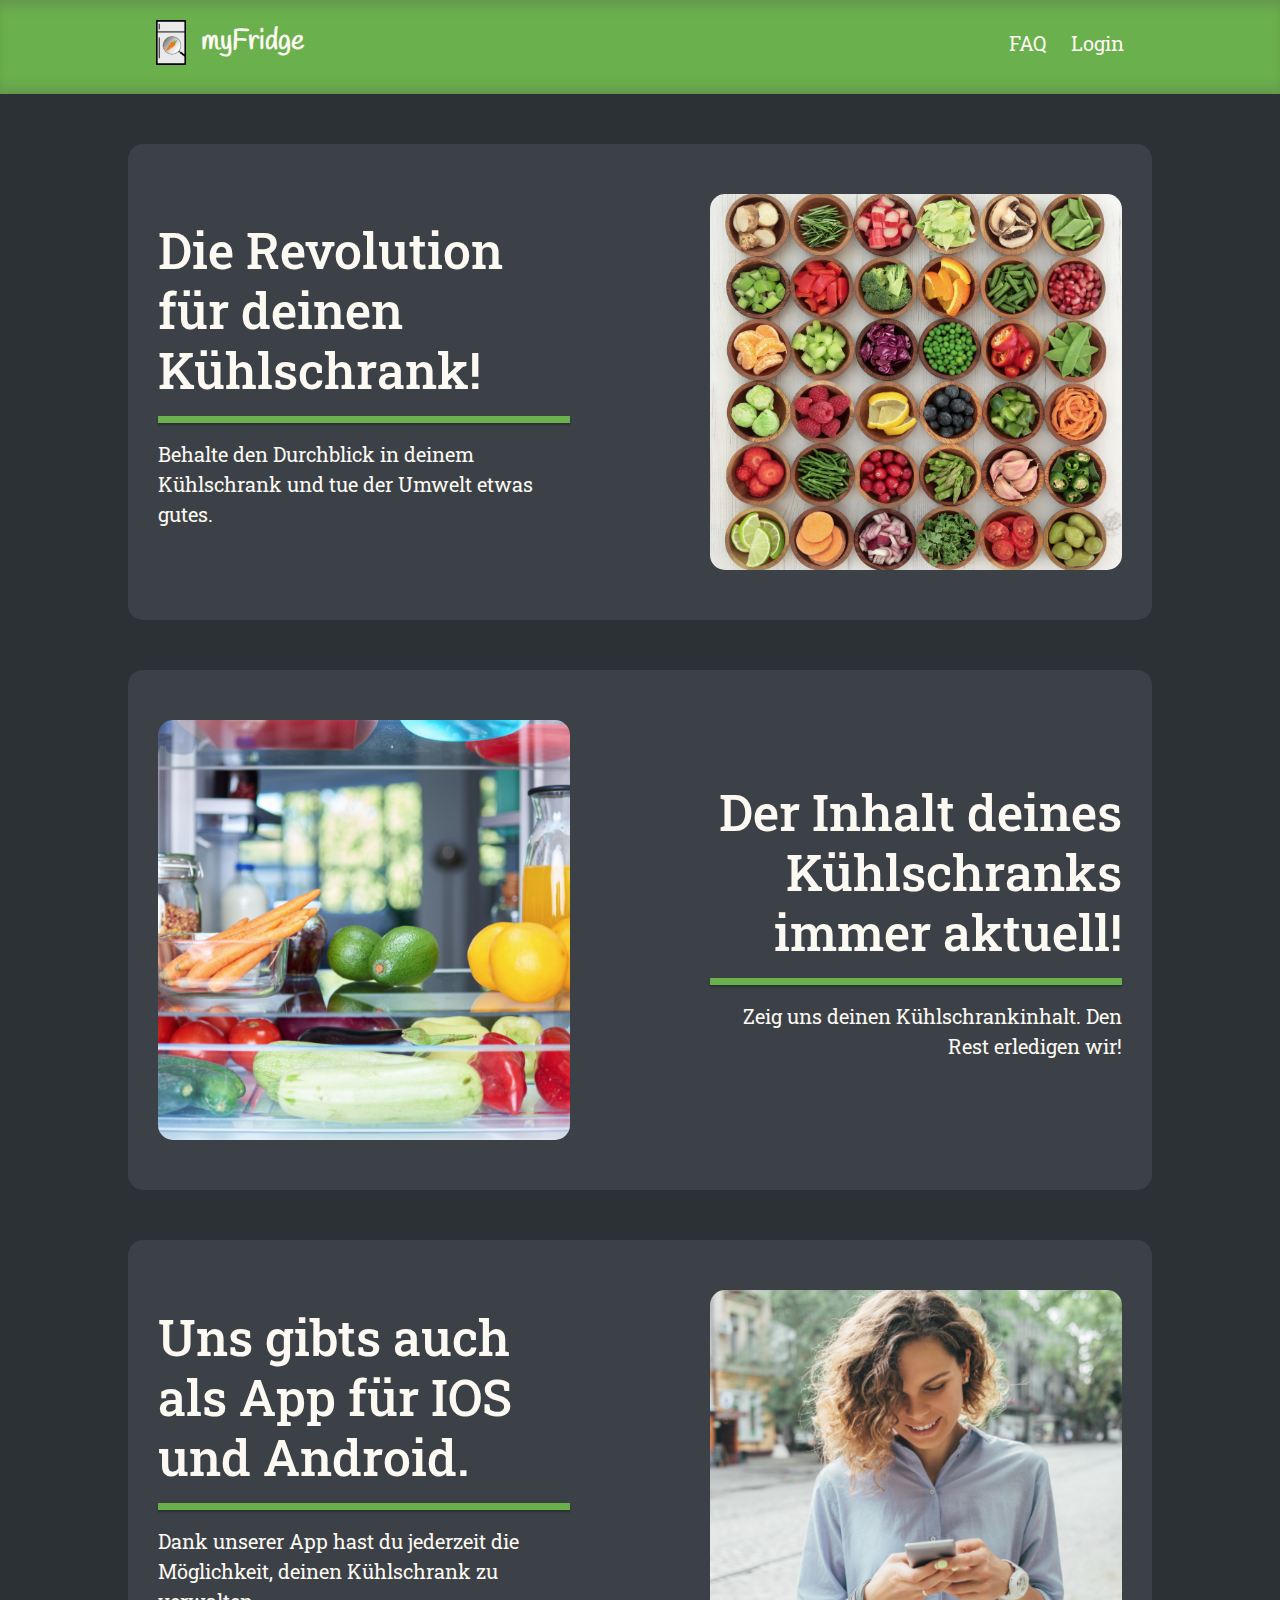
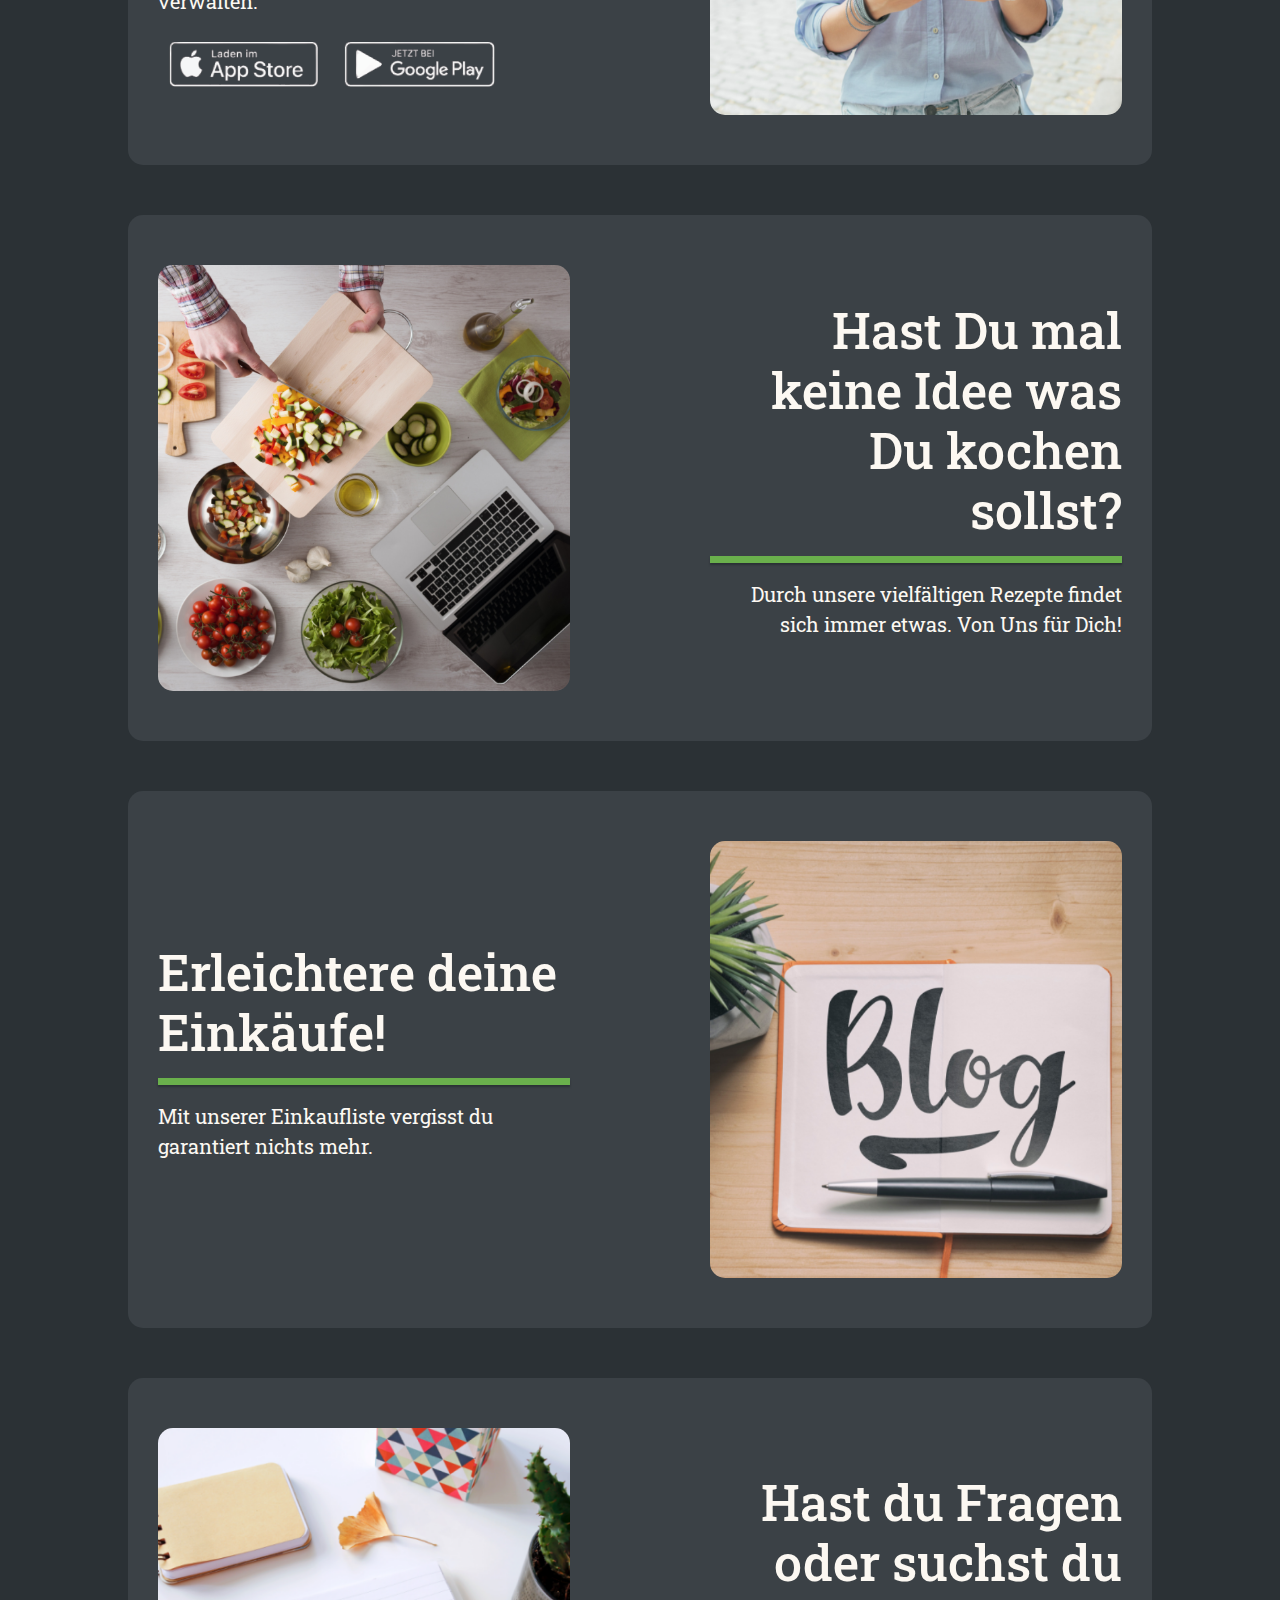
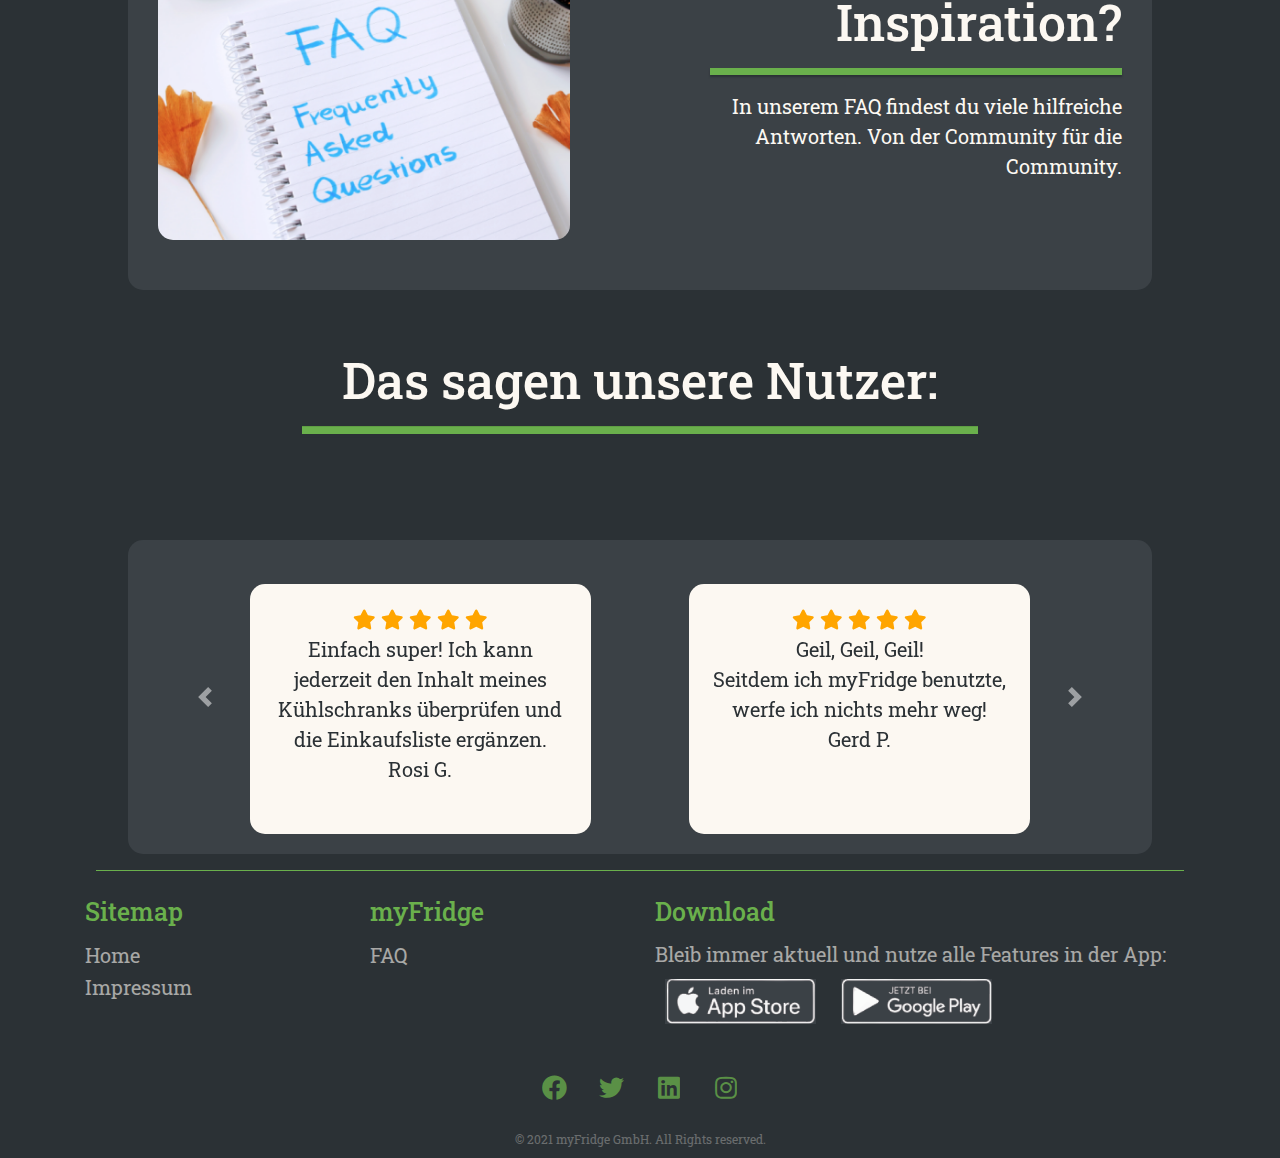
==== commit 5a02f3f6: "Update index.html" ====
--- a/index.html
+++ b/index.html
@@ -141,7 +141,7 @@
                     </div>
 
                     <div class="col-lg-6 second">
-                        <img src="/Bilder/Home/f1.png" alt="organized food" class="box_img">
+                        <img src="/Bilder/Home/f5.png" alt="organized food" class="box_img">
                     </div>
                 </div>
               </div>
@@ -151,7 +151,7 @@
                 <div class="container hero">
                   <div class = "row align-items-center">
                     <div class="col-lg-6 first">
-                      <img src="/Bilder/Home/f5.png" alt="summary" class="box_img">
+                      <img src="/Bilder/Home/f6.png" alt="summary" class="box_img">
                     </div>
                     <div class="col-lg-6 second">
                       <h1 style="text-align:right">Hast du Fragen oder suchst du Inspiration?</h1>
--- a/style_main.css
+++ b/style_main.css
@@ -62,10 +62,7 @@
   text-decoration: none;
 }
 
-.dropdown-menu.settings{
-  background-color:#2B3135;
-  color:#FCF8F2;
-}
+
 .dropdown-item:hover{
   background-color:rgb(59, 65, 70);
   color: #6AB04C;
@@ -100,6 +97,7 @@
   text-decoration:none;
   color:#2b3135;
 }
+
 /* Header-Bereich*/
 .header-blue {
   /*background:linear-gradient(135deg, #172a74, #21a9af);*/
@@ -109,17 +107,7 @@
   box-shadow: 
         inset 0px 12px 15px -10px rgb(97, 138, 78),
         inset 0px -12px 15px -10px rgb(97, 138, 78);
-  
-}
-
-
-/*
-hr.header {
-    border: 0;
-    width: 90%;
-    height: 0.1px;
-    background-color: #FCF8F2;  
-}*/
+}
 
 @media (min-width:768px) {
   .header-blue {
@@ -138,9 +126,16 @@
   
 }
 
-.header-blue .container {
-  margin-left: 10%;
-  margin-right: 10%;
+
+
+#container1 {
+  margin-left:10%;
+  width:10%;
+}
+
+#container2 {
+  margin-left:0%;
+  margin-right:10%;
 }
 
 @media (min-width:768px) {
@@ -156,6 +151,9 @@
   color:inherit;
   text-decoration: none;  
   transition: 0.4s;
+  text-align: left;
+  margin-left:0;
+  padding-left:0;
 }
 
 .header-blue .navbar .navbar-brand:hover {
@@ -203,6 +201,7 @@
 .header-blue .navbar .navbar-toggler:hover, .header-blue .navbar-toggler:focus {
   color:#6AB04C;
   background:none;
+ 
 }
 
 .header-blue .navbar .navbar-nav a.active, .header-blue .navbar .navbar-nav > .show .dropdown-item {
@@ -483,6 +482,9 @@
     margin: -2rem 0rem 2rem;
   }
 
+ .close {
+   color:#FCF8F2;
+ }
  
   .signup-section {
     color: #FCF8F2;
@@ -527,5 +529,22 @@
     color: #FCF8F2;
     font-size: 18px;
   }
-  
+
+input[type=email]::placeholder {
+  color:#FCF8F2;
+}
+
+input[type=password]::placeholder {
+  color:#FCF8F2;
+}
+
+.dropdown-menu.settings{
+  background-color:#2B3135;
+  color:#FCF8F2;
+  border-radius:15px;
+}
+.dropdown-item:hover{
+  background-color:rgb(59, 65, 70);
+  color: #6AB04C;
+}
   /* Ende Login-Bereich */
--- a/style_home.css
+++ b/style_home.css
@@ -45,20 +45,28 @@
 }
 
 /* for ratings carousel*/
+.carousel-item.active, .carousel-item-next, .carousel-item-prev {
+  display: block;
+}
+.carousel-inner {
+  min-height: 300px;
+  border-radius: 15px;
+  background-color: rgb(59, 65, 70);
+}
+.comment{
+  background-color:#FCF8F2;
+  padding:20px;
+  margin:20px;
+  color:#2B3135;
+  border-radius:15px;
+  min-height:250px;
+  hyphens: auto; 
+  word-break: break-word;
+  text-align: center;
+}
 
 
-.carousel{
-  margin-top: 50px;
-  margin:0px;
-}
 
-.carousel-inner{
-  
-  height: 800px;
- 
-  /*padding-left: 15%;
-  padding-right:15%;*/
-}
 .carousel-caption{
   color: #FCF8F2;
   top: 100%;
